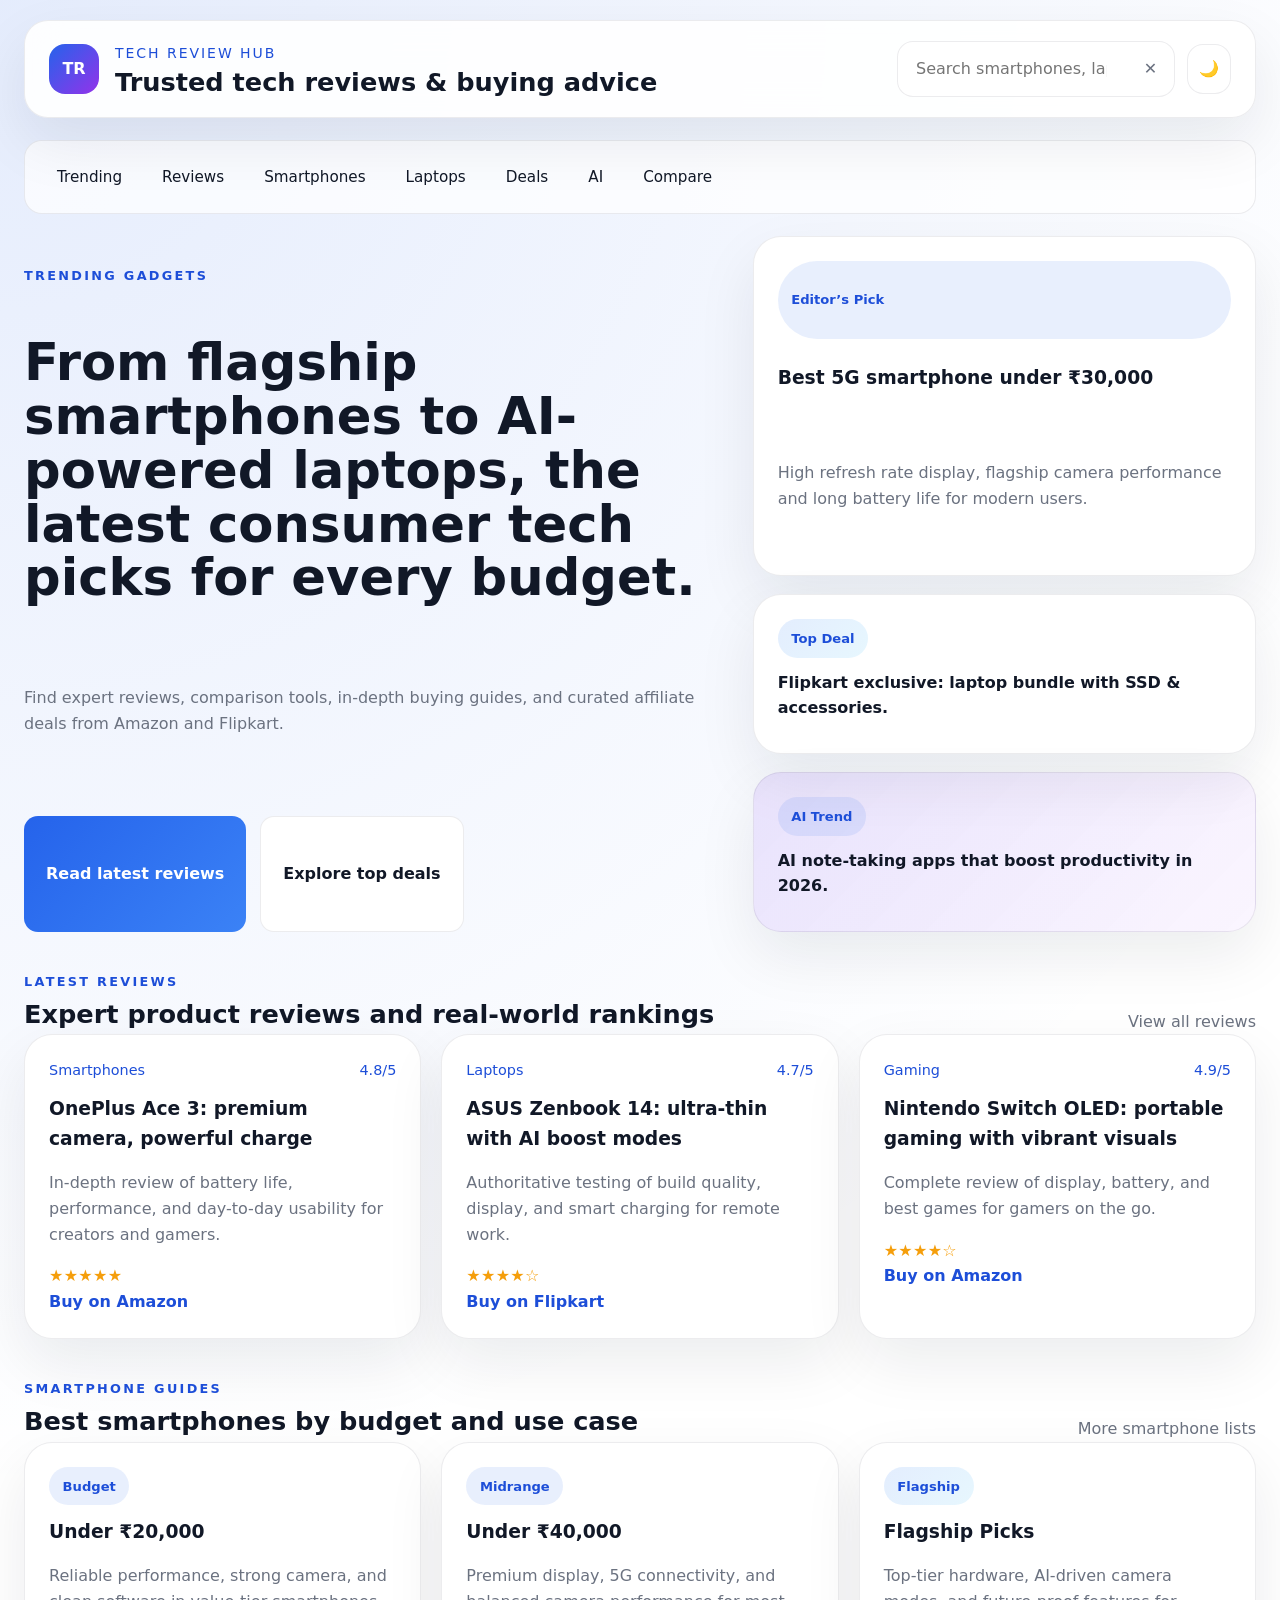
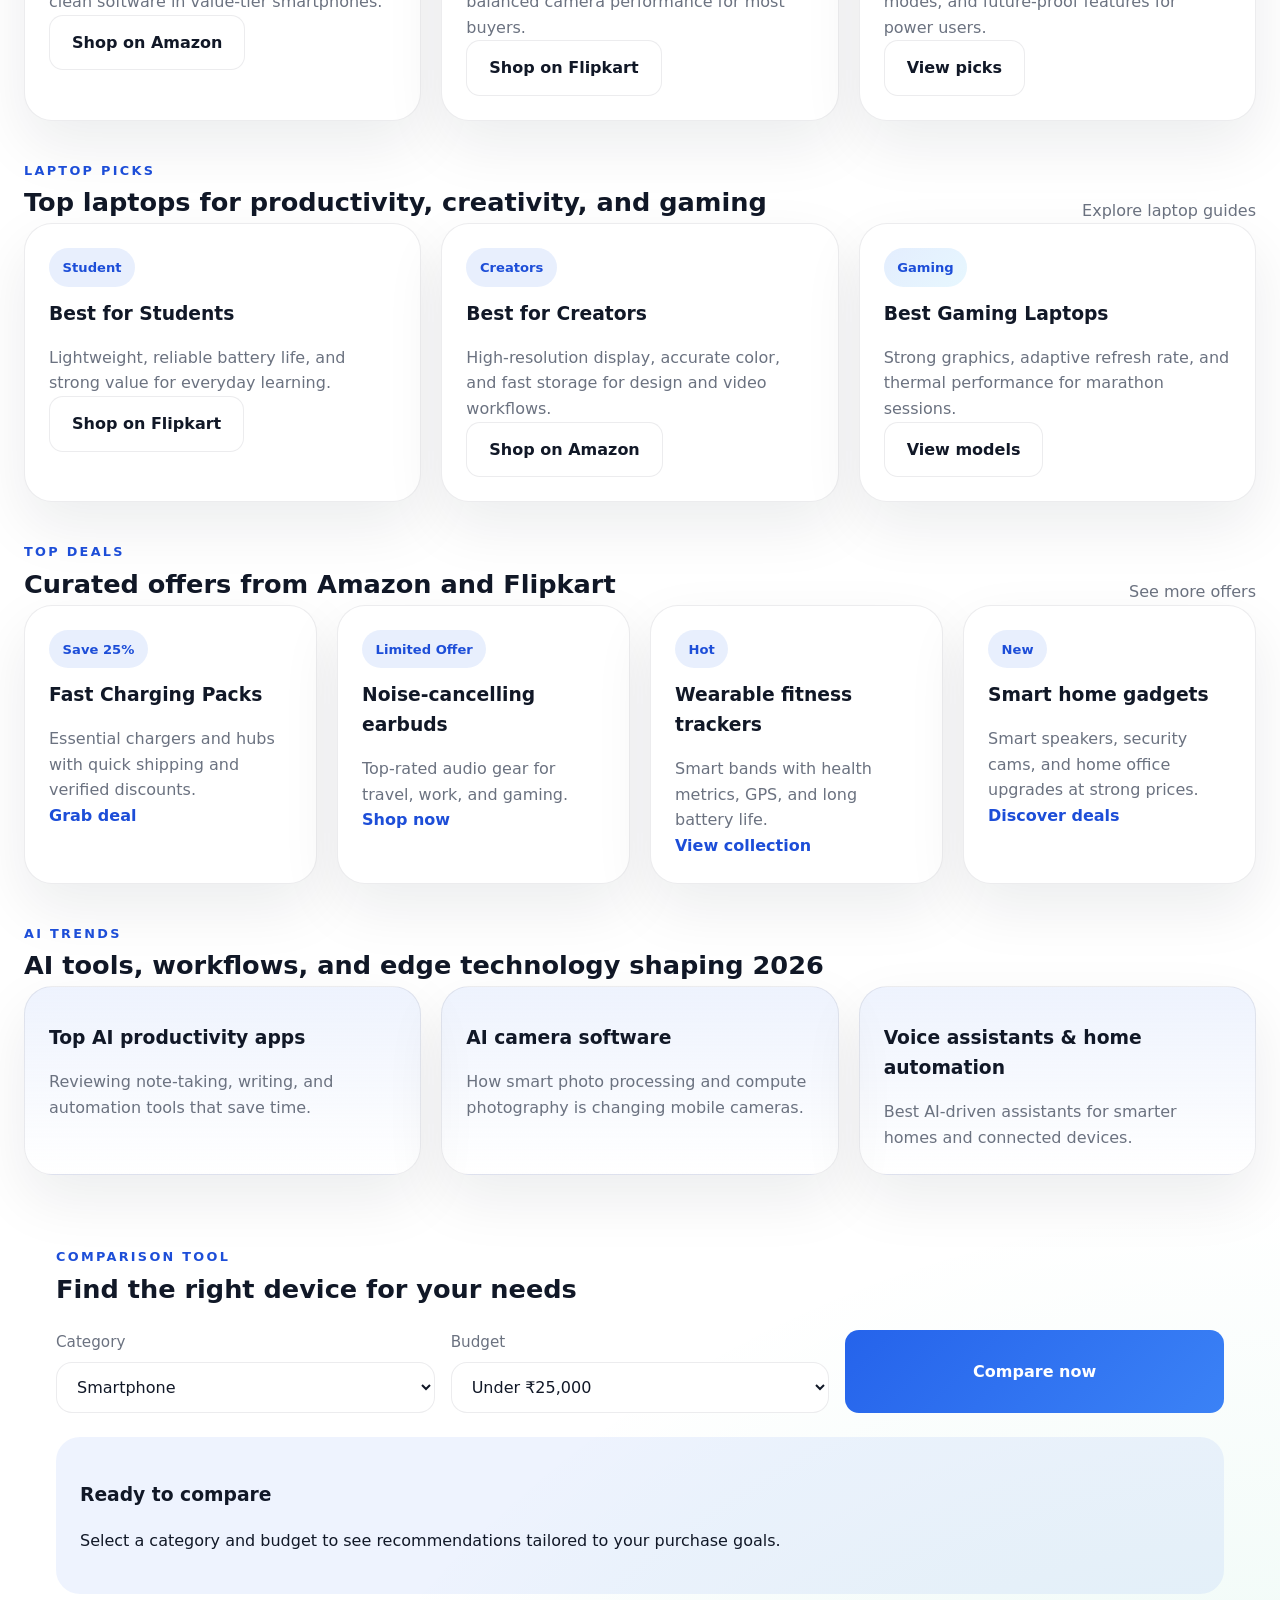
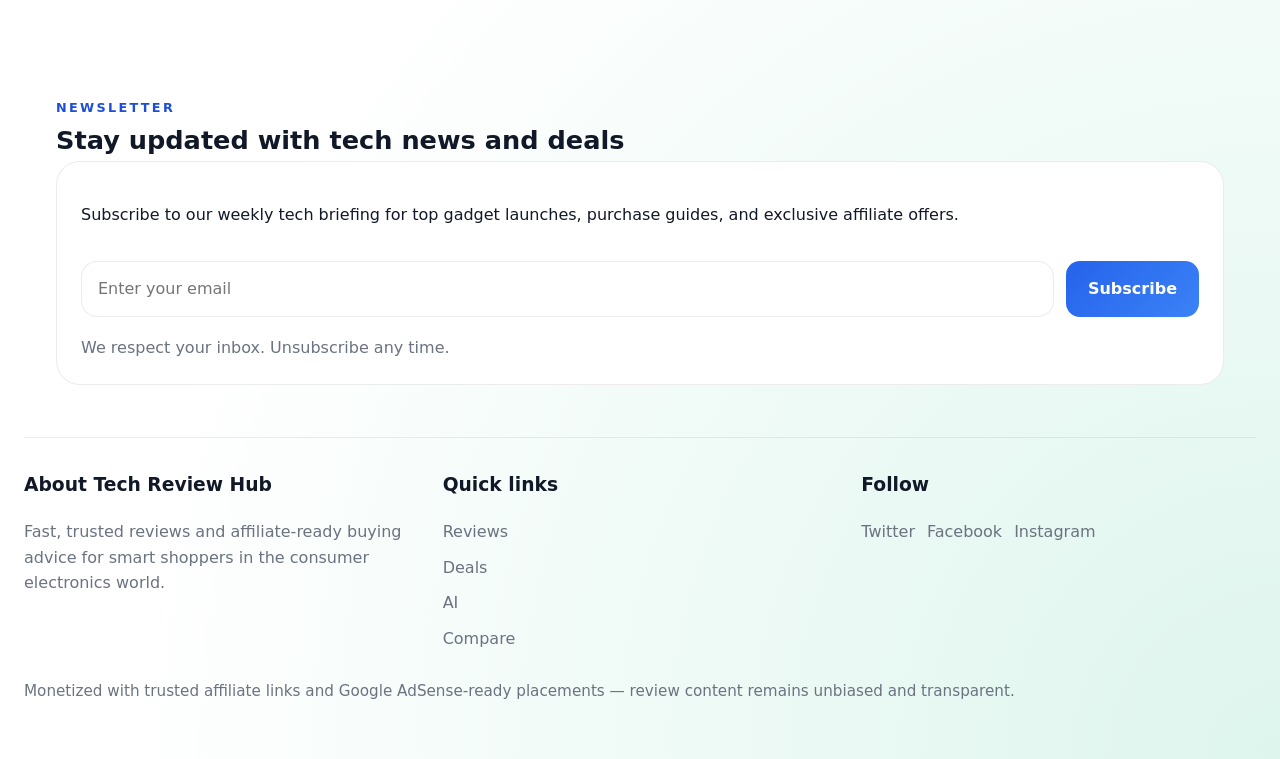
==== index.html @ d6f342d1 "Add initial HTML structure, CSS styles, and JavaScript functionality for the Tech Review Hub" ====
<!DOCTYPE html>
<html lang="en">
<head>
  <meta charset="UTF-8">
  <meta http-equiv="X-UA-Compatible" content="IE=edge">
  <meta name="viewport" content="width=device-width, initial-scale=1.0">
  <title>Tech Review Hub | Smartphones, Laptops, AI & Gadgets Reviews</title>
  <meta name="description" content="Tech Review Hub delivers expert smartphone, laptop, AI tool, gaming device and gadget reviews, comparison guides, top deals, and affiliate-ready purchase advice for modern tech buyers.">
  <meta name="keywords" content="smartphone reviews, laptop buying guide, AI tools, gadgets, gaming devices, consumer electronics, tech deals, comparisons, affiliate marketing">
  <link rel="canonical" href="https://example.com/">
  <meta property="og:type" content="website">
  <meta property="og:title" content="Tech Review Hub | Smartphones, Laptops, AI & Gadgets Reviews">
  <meta property="og:description" content="Trusted tech magazine-style reviews, comparisons, deals, and buying guides for smartphones, laptops, gadgets, and AI tools.">
  <meta property="og:image" content="https://example.com/og-image.jpg">
  <meta property="og:url" content="https://example.com/">
  <meta name="twitter:card" content="summary_large_image">
  <link rel="stylesheet" href="style.css">
  <script defer src="script.js"></script>
  <script type="application/ld+json">
  {
    "@context": "https://schema.org",
    "@graph": [
      {
        "@type": "WebSite",
        "url": "https://example.com/",
        "name": "Tech Review Hub",
        "description": "Expert reviews, comparisons, and buying guides for smartphones, laptops, gaming gear, and AI tools.",
        "potentialAction": {
          "@type": "SearchAction",
          "target": "https://example.com/?s={search_term_string}",
          "query-input": "required name=search_term_string"
        }
      },
      {
        "@type": "Organization",
        "name": "Tech Review Hub",
        "url": "https://example.com/",
        "logo": "https://example.com/images/logo.png",
        "sameAs": [
          "https://twitter.com/techreviewhub",
          "https://facebook.com/techreviewhub",
          "https://www.linkedin.com/company/techreviewhub"
        ]
      },
      {
        "@type": "BreadcrumbList",
        "itemListElement": [
          {"@type": "ListItem", "position": 1, "name": "Home", "item": "https://example.com/"}
        ]
      }
    ]
  }
  </script>
</head>
<body>
  <div class="page-shell">
    <header class="topbar">
      <div class="brand">
        <span class="logo-mark">TR</span>
        <div>
          <p class="eyebrow">Tech Review Hub</p>
          <h1>Trusted tech reviews & buying advice</h1>
        </div>
      </div>
      <div class="topbar-actions">
        <div class="search-wrap">
          <label for="searchInput" class="visually-hidden">Search articles</label>
          <input id="searchInput" type="search" placeholder="Search smartphones, laptops, AI tools..." aria-label="Search articles">
          <button id="searchClear" type="button" aria-label="Clear search">✕</button>
        </div>
        <button id="themeToggle" class="btn-icon" aria-label="Toggle dark mode">🌗</button>
      </div>
    </header>

    <nav class="nav-bar" aria-label="Primary navigation">
      <a href="#trending">Trending</a>
      <a href="#reviews">Reviews</a>
      <a href="#smartphones">Smartphones</a>
      <a href="#laptops">Laptops</a>
      <a href="#deals">Deals</a>
      <a href="#ai-trends">AI</a>
      <a href="#compare">Compare</a>
    </nav>

    <main>
      <section class="hero-panel" id="trending">
        <div class="hero-copy">
          <span class="label">Trending Gadgets</span>
          <h2>From flagship smartphones to AI-powered laptops, the latest consumer tech picks for every budget.</h2>
          <p>Find expert reviews, comparison tools, in-depth buying guides, and curated affiliate deals from Amazon and Flipkart.</p>
          <div class="hero-actions">
            <a href="#reviews" class="btn btn-primary">Read latest reviews</a>
            <a href="#deals" class="btn btn-secondary">Explore top deals</a>
          </div>
        </div>
        <div class="hero-cards">
          <article class="card large-card">
            <span class="badge">Editor’s Pick</span>
            <h3>Best 5G smartphone under ₹30,000</h3>
            <p>High refresh rate display, flagship camera performance and long battery life for modern users.</p>
          </article>
          <article class="card small-card">
            <span class="badge accent">Top Deal</span>
            <h4>Flipkart exclusive: laptop bundle with SSD & accessories.</h4>
          </article>
          <article class="card small-card purple-card">
            <span class="badge">AI Trend</span>
            <h4>AI note-taking apps that boost productivity in 2026.</h4>
          </article>
        </div>
      </section>

      <section class="section-grid" id="reviews">
        <div class="section-header">
          <div>
            <span class="label">Latest Reviews</span>
            <h2>Expert product reviews and real-world rankings</h2>
          </div>
          <a href="#" class="link-muted">View all reviews</a>
        </div>

        <div class="grid-3 cards-grid">
          <article class="card review-card" data-search="oneplus ace 3 smartphone review" aria-label="OnePlus Ace 3 review">
            <div class="card-meta">
              <span>Smartphones</span>
              <span>4.8/5</span>
            </div>
            <h3>OnePlus Ace 3: premium camera, powerful charge</h3>
            <p>In-depth review of battery life, performance, and day-to-day usability for creators and gamers.</p>
            <div class="rating">★★★★★</div>
            <a href="https://www.amazon.in/dp/B0EXAMPLE?tag=techreviewhub" class="btn btn-link" target="_blank" rel="noopener">Buy on Amazon</a>
          </article>
          <article class="card review-card" data-search="asus ultraportable laptop review" aria-label="ASUS ultraportable laptop review">
            <div class="card-meta">
              <span>Laptops</span>
              <span>4.7/5</span>
            </div>
            <h3>ASUS Zenbook 14: ultra-thin with AI boost modes</h3>
            <p>Authoritative testing of build quality, display, and smart charging for remote work.</p>
            <div class="rating">★★★★☆</div>
            <a href="https://www.flipkart.com/asus-zenbook-14/p/itmexample?affid=techreviewhub" class="btn btn-link" target="_blank" rel="noopener">Buy on Flipkart</a>
          </article>
          <article class="card review-card" data-search="nintendo switch oled review" aria-label="Nintendo Switch OLED review">
            <div class="card-meta">
              <span>Gaming</span>
              <span>4.9/5</span>
            </div>
            <h3>Nintendo Switch OLED: portable gaming with vibrant visuals</h3>
            <p>Complete review of display, battery, and best games for gamers on the go.</p>
            <div class="rating">★★★★☆</div>
            <a href="https://www.amazon.in/dp/B0EXAMPLE2?tag=techreviewhub" class="btn btn-link" target="_blank" rel="noopener">Buy on Amazon</a>
          </article>
        </div>
      </section>

      <section class="section-grid" id="smartphones">
        <div class="section-header">
          <div>
            <span class="label">Smartphone Guides</span>
            <h2>Best smartphones by budget and use case</h2>
          </div>
          <a href="#" class="link-muted">More smartphone lists</a>
        </div>
        <div class="grid-3 cards-grid">
          <article class="card product-card" data-search="budget smartphone under 20000 budget phone">
            <span class="badge">Budget</span>
            <h3>Under ₹20,000</h3>
            <p>Reliable performance, strong camera, and clean software in value-tier smartphones.</p>
            <a href="https://www.amazon.in/s?k=budget+smartphone&tag=techreviewhub" class="btn btn-secondary" target="_blank" rel="noopener">Shop on Amazon</a>
          </article>
          <article class="card product-card" data-search="midrange smartphone under 40000">
            <span class="badge">Midrange</span>
            <h3>Under ₹40,000</h3>
            <p>Premium display, 5G connectivity, and balanced camera performance for most buyers.</p>
            <a href="https://www.flipkart.com/search?q=midrange+smartphone&affid=techreviewhub" class="btn btn-secondary" target="_blank" rel="noopener">Shop on Flipkart</a>
          </article>
          <article class="card product-card" data-search="flagship smartphone best smartphone 2026">
            <span class="badge accent">Flagship</span>
            <h3>Flagship Picks</h3>
            <p>Top-tier hardware, AI-driven camera modes, and future-proof features for power users.</p>
            <a href="https://www.amazon.in/s?k=flagship+smartphone&tag=techreviewhub" class="btn btn-secondary" target="_blank" rel="noopener">View picks</a>
          </article>
        </div>
      </section>

      <section class="section-grid" id="laptops">
        <div class="section-header">
          <div>
            <span class="label">Laptop Picks</span>
            <h2>Top laptops for productivity, creativity, and gaming</h2>
          </div>
          <a href="#" class="link-muted">Explore laptop guides</a>
        </div>
        <div class="grid-3 cards-grid">
          <article class="card product-card" data-search="best laptop for students 2026 budget laptop">
            <span class="badge">Student</span>
            <h3>Best for Students</h3>
            <p>Lightweight, reliable battery life, and strong value for everyday learning.</p>
            <a href="https://www.flipkart.com/search?q=student+laptop&affid=techreviewhub" class="btn btn-secondary" target="_blank" rel="noopener">Shop on Flipkart</a>
          </article>
          <article class="card product-card" data-search="best laptop for creators 2026 creative laptop">
            <span class="badge">Creators</span>
            <h3>Best for Creators</h3>
            <p>High-resolution display, accurate color, and fast storage for design and video workflows.</p>
            <a href="https://www.amazon.in/s?k=creator+laptop&tag=techreviewhub" class="btn btn-secondary" target="_blank" rel="noopener">Shop on Amazon</a>
          </article>
          <article class="card product-card" data-search="best gaming laptop 2026 gaming laptop">
            <span class="badge accent">Gaming</span>
            <h3>Best Gaming Laptops</h3>
            <p>Strong graphics, adaptive refresh rate, and thermal performance for marathon sessions.</p>
            <a href="https://www.flipkart.com/search?q=gaming+laptop&affid=techreviewhub" class="btn btn-secondary" target="_blank" rel="noopener">View models</a>
          </article>
        </div>
      </section>

      <section class="section-grid" id="deals">
        <div class="section-header">
          <div>
            <span class="label">Top Deals</span>
            <h2>Curated offers from Amazon and Flipkart</h2>
          </div>
          <a href="#" class="link-muted">See more offers</a>
        </div>
        <div class="grid-4 cards-grid deal-row">
          <article class="card deal-card" data-search="fast charger deal">
            <div class="deal-badge">Save 25%</div>
            <h3>Fast Charging Packs</h3>
            <p>Essential chargers and hubs with quick shipping and verified discounts.</p>
            <a href="https://www.amazon.in/s?k=fast+charger&tag=techreviewhub" class="btn btn-link" target="_blank" rel="noopener">Grab deal</a>
          </article>
          <article class="card deal-card" data-search="wireless audio deal">
            <div class="deal-badge">Limited Offer</div>
            <h3>Noise-cancelling earbuds</h3>
            <p>Top-rated audio gear for travel, work, and gaming.</p>
            <a href="https://www.flipkart.com/search?q=noise+cancelling+earbuds&affid=techreviewhub" class="btn btn-link" target="_blank" rel="noopener">Shop now</a>
          </article>
          <article class="card deal-card" data-search="wearable tech deal">
            <div class="deal-badge">Hot</div>
            <h3>Wearable fitness trackers</h3>
            <p>Smart bands with health metrics, GPS, and long battery life.</p>
            <a href="https://www.amazon.in/s?k=fitness+tracker&tag=techreviewhub" class="btn btn-link" target="_blank" rel="noopener">View collection</a>
          </article>
          <article class="card deal-card" data-search="home tech deal">
            <div class="deal-badge">New</div>
            <h3>Smart home gadgets</h3>
            <p>Smart speakers, security cams, and home office upgrades at strong prices.</p>
            <a href="https://www.flipkart.com/search?q=smart+home&affid=techreviewhub" class="btn btn-link" target="_blank" rel="noopener">Discover deals</a>
          </article>
        </div>
      </section>

      <section class="section-grid" id="ai-trends">
        <div class="section-header">
          <div>
            <span class="label">AI Trends</span>
            <h2>AI tools, workflows, and edge technology shaping 2026</h2>
          </div>
        </div>
        <div class="ai-grid">
          <article class="card ai-card">
            <h3>Top AI productivity apps</h3>
            <p>Reviewing note-taking, writing, and automation tools that save time.</p>
          </article>
          <article class="card ai-card">
            <h3>AI camera software</h3>
            <p>How smart photo processing and compute photography is changing mobile cameras.</p>
          </article>
          <article class="card ai-card">
            <h3>Voice assistants & home automation</h3>
            <p>Best AI-driven assistants for smarter homes and connected devices.</p>
          </article>
        </div>
      </section>

      <section class="section-grid compare-panel" id="compare">
        <div class="section-header">
          <div>
            <span class="label">Comparison Tool</span>
            <h2>Find the right device for your needs</h2>
          </div>
        </div>

        <div class="compare-form">
          <div class="field">
            <label for="compareCategory">Category</label>
            <select id="compareCategory">
              <option value="smartphone">Smartphone</option>
              <option value="laptop">Laptop</option>
              <option value="gaming">Gaming</option>
            </select>
          </div>
          <div class="field">
            <label for="compareBudget">Budget</label>
            <select id="compareBudget">
              <option value="budget">Under ₹25,000</option>
              <option value="midrange">₹25,000 - ₹50,000</option>
              <option value="premium">Above ₹50,000</option>
            </select>
          </div>
          <button id="compareAction" class="btn btn-primary">Compare now</button>
        </div>

        <div id="compareResult" class="compare-result" aria-live="polite">
          <h3>Ready to compare</h3>
          <p>Select a category and budget to see recommendations tailored to your purchase goals.</p>
        </div>
      </section>

      <section class="section-grid newsletter-panel" id="newsletter">
        <div class="section-header">
          <div>
            <span class="label">Newsletter</span>
            <h2>Stay updated with tech news and deals</h2>
          </div>
        </div>
        <div class="newsletter-content">
          <p>Subscribe to our weekly tech briefing for top gadget launches, purchase guides, and exclusive affiliate offers.</p>
          <form id="newsletterForm" class="newsletter-form">
            <label for="newsletterEmail" class="visually-hidden">Email address</label>
            <input id="newsletterEmail" type="email" placeholder="Enter your email" required>
            <button type="submit" class="btn btn-primary">Subscribe</button>
          </form>
          <p class="newsletter-note">We respect your inbox. Unsubscribe any time.</p>
        </div>
      </section>
    </main>

    <footer class="site-footer">
      <div class="footer-grid">
        <div>
          <h3>About Tech Review Hub</h3>
          <p>Fast, trusted reviews and affiliate-ready buying advice for smart shoppers in the consumer electronics world.</p>
        </div>
        <div>
          <h3>Quick links</h3>
          <ul>
            <li><a href="#reviews">Reviews</a></li>
            <li><a href="#deals">Deals</a></li>
            <li><a href="#ai-trends">AI</a></li>
            <li><a href="#compare">Compare</a></li>
          </ul>
        </div>
        <div>
          <h3>Follow</h3>
          <div class="social-links">
            <a href="https://twitter.com/techreviewhub" target="_blank" rel="noopener">Twitter</a>
            <a href="https://facebook.com/techreviewhub" target="_blank" rel="noopener">Facebook</a>
            <a href="https://instagram.com/techreviewhub" target="_blank" rel="noopener">Instagram</a>
          </div>
        </div>
      </div>
      <p class="footer-note">Monetized with trusted affiliate links and Google AdSense-ready placements — review content remains unbiased and transparent.</p>
    </footer>
  </div>
</body>
</html>
---- style.css ----
:root {
  color-scheme: light dark;
  font-family: Inter, system-ui, -apple-system, BlinkMacSystemFont, "Segoe UI", sans-serif;
  font-size: 16px;
  line-height: 1.6;
  color: #111827;
  background: #f7f8fb;
  --bg: #ffffff;
  --panel: #ffffff;
  --text: #111827;
  --muted: #6b7280;
  --border: rgba(17, 24, 39, 0.08);
  --accent: #2563eb;
  --accent-strong: #1d4ed8;
  --accent-soft: rgba(37, 99, 235, 0.1);
  --success: #16a34a;
  --shadow: 0 24px 60px rgba(15, 23, 42, 0.08);
}

body[data-theme="dark"] {
  color: #e5e7eb;
  background: #070b16;
  --bg: #0f172a;
  --panel: #111827;
  --text: #f8fafc;
  --muted: #94a3b8;
  --border: rgba(148, 163, 184, 0.16);
  --accent: #60a5fa;
  --accent-strong: #3b82f6;
  --accent-soft: rgba(96, 165, 250, 0.12);
  --shadow: 0 24px 60px rgba(15, 23, 42, 0.35);
}

* {
  box-sizing: border-box;
}

html {
  scroll-behavior: smooth;
}

body {
  margin: 0;
  min-height: 100vh;
  background: radial-gradient(circle at top left, rgba(37, 99, 235, 0.12), transparent 36%),
    radial-gradient(circle at bottom right, rgba(16, 185, 129, 0.14), transparent 28%),
    var(--bg);
}

button,
input,
select {
  font: inherit;
}

button {
  cursor: pointer;
}

.page-shell {
  max-width: 1320px;
  margin: 0 auto;
  padding: 20px 24px 40px;
}

.visually-hidden {
  position: absolute;
  width: 1px;
  height: 1px;
  padding: 0;
  margin: -1px;
  overflow: hidden;
  clip: rect(0, 0, 0, 0);
  white-space: nowrap;
  border: 0;
}

.topbar {
  display: grid;
  grid-template-columns: 1fr auto;
  gap: 18px;
  align-items: center;
  padding: 20px 24px;
  border-radius: 24px;
  background: rgba(255, 255, 255, 0.9);
  border: 1px solid var(--border);
  box-shadow: var(--shadow);
  backdrop-filter: blur(18px);
}

body[data-theme="dark"] .topbar {
  background: rgba(15, 23, 42, 0.92);
}

.brand {
  display: flex;
  gap: 16px;
  align-items: center;
}

.logo-mark {
  width: 50px;
  height: 50px;
  border-radius: 16px;
  display: grid;
  place-items: center;
  font-weight: 700;
  color: #ffffff;
  background: linear-gradient(135deg, #2563eb, #9333ea);
}

.eyebrow {
  margin: 0;
  font-size: 0.875rem;
  color: var(--accent-strong);
  text-transform: uppercase;
  letter-spacing: 0.14em;
}

.topbar h1 {
  margin: 0.2rem 0 0;
  font-size: clamp(1.5rem, 2vw, 2rem);
  line-height: 1.1;
}

.topbar-actions {
  display: flex;
  gap: 12px;
  align-items: center;
  justify-content: end;
}

.search-wrap {
  position: relative;
  width: min(380px, 100%);
}

.search-wrap input {
  width: 100%;
  padding: 14px 52px 14px 18px;
  border-radius: 16px;
  border: 1px solid var(--border);
  background: var(--panel);
  color: var(--text);
}

.search-wrap button {
  position: absolute;
  right: 12px;
  top: 50%;
  transform: translateY(-50%);
  border: none;
  background: transparent;
  color: var(--muted);
  font-size: 1rem;
}

.btn-icon {
  width: 50px;
  height: 50px;
  border-radius: 16px;
  border: 1px solid var(--border);
  background: var(--panel);
  color: var(--text);
  display: grid;
  place-items: center;
}

.nav-bar {
  display: flex;
  flex-wrap: wrap;
  gap: 12px;
  margin: 22px 0;
  padding: 14px 18px;
  border-radius: 18px;
  background: rgba(255, 255, 255, 0.72);
  border: 1px solid var(--border);
}

body[data-theme="dark"] .nav-bar {
  background: rgba(15, 23, 42, 0.88);
}

.nav-bar a {
  color: var(--text);
  text-decoration: none;
  font-size: 0.95rem;
  padding: 10px 14px;
  border-radius: 12px;
}

.nav-bar a:hover,
.nav-bar a:focus-visible {
  background: var(--accent-soft);
  color: var(--accent-strong);
}

main {
  display: grid;
  gap: 36px;
}

.hero-panel {
  display: grid;
  gap: 24px;
  grid-template-columns: 1.2fr 0.8fr;
  align-items: stretch;
}

.hero-copy {
  display: grid;
  gap: 20px;
}

.hero-copy .label,
.section-header .label {
  display: inline-flex;
  align-items: center;
  font-size: 0.8rem;
  text-transform: uppercase;
  letter-spacing: 0.18em;
  font-weight: 700;
  color: var(--accent-strong);
}

.hero-panel h2 {
  margin: 0;
  font-size: clamp(2rem, 4vw, 3.2rem);
  line-height: 1.05;
}

.hero-panel p {
  margin: 0;
  max-width: 44rem;
  color: var(--muted);
}

.hero-actions {
  display: flex;
  flex-wrap: wrap;
  gap: 14px;
}

.btn {
  display: inline-flex;
  align-items: center;
  justify-content: center;
  border: none;
  border-radius: 14px;
  padding: 14px 22px;
  font-weight: 700;
  text-decoration: none;
}

.btn-primary {
  color: #fff;
  background: linear-gradient(135deg, #2563eb, #3b82f6);
}

.btn-secondary {
  color: var(--text);
  background: var(--panel);
  border: 1px solid var(--border);
}

.btn-link {
  color: var(--accent-strong);
  background: transparent;
  padding: 0;
}

.hero-cards {
  display: grid;
  gap: 18px;
  align-content: start;
}

.card {
  padding: 24px;
  border-radius: 28px;
  background: var(--panel);
  border: 1px solid var(--border);
  box-shadow: var(--shadow);
}

.large-card {
  min-height: 340px;
  display: grid;
  gap: 12px;
}

.small-card {
  min-height: 160px;
}

.purple-card {
  background: linear-gradient(135deg, rgba(124, 58, 237, 0.12), rgba(192, 132, 252, 0.08));
}

.card h3,
.card h4 {
  margin: 0.75rem 0 0;
}

.card p {
  margin: 1rem 0 0;
  color: var(--muted);
}

.badge,
.deal-badge {
  display: inline-flex;
  align-items: center;
  gap: 0.3rem;
  padding: 0.55rem 0.85rem;
  border-radius: 999px;
  font-size: 0.82rem;
  font-weight: 700;
  background: var(--accent-soft);
  color: var(--accent-strong);
}

.accent {
  background: linear-gradient(135deg, rgba(59, 130, 246, 0.14), rgba(56, 189, 248, 0.12));
}

.section-header {
  display: flex;
  align-items: flex-end;
  justify-content: space-between;
  gap: 20px;
}

.section-header h2 {
  margin: 0;
  font-size: clamp(1.5rem, 2vw, 2rem);
}

.link-muted {
  color: var(--muted);
  text-decoration: none;
}

.link-muted:hover,
.link-muted:focus-visible {
  color: var(--accent-strong);
}

.cards-grid {
  display: grid;
  gap: 20px;
}

.grid-3 {
  grid-template-columns: repeat(1, minmax(0, 1fr));
}

.grid-4 {
  grid-template-columns: repeat(1, minmax(0, 1fr));
}

.deal-row {
  align-items: stretch;
}

.card-meta {
  display: flex;
  justify-content: space-between;
  gap: 12px;
  color: var(--accent-strong);
  font-size: 0.9rem;
}

.rating {
  margin: 16px 0 0;
  font-size: 1rem;
  letter-spacing: 0.02em;
  color: #f59e0b;
}

.ai-grid {
  display: grid;
  gap: 20px;
  grid-template-columns: repeat(3, minmax(0, 1fr));
}

.ai-card {
  background: linear-gradient(180deg, rgba(37, 99, 235, 0.08), rgba(255, 255, 255, 0.3));
}

.compare-panel,
.newsletter-panel {
  padding: 32px;
}

.compare-form {
  display: grid;
  gap: 16px;
  grid-template-columns: repeat(3, minmax(0, 1fr));
  margin-top: 20px;
}

.field {
  display: grid;
  gap: 8px;
}

.field label {
  font-size: 0.95rem;
  color: var(--muted);
}

select,
input[type="email"] {
  width: 100%;
  padding: 14px 16px;
  border-radius: 16px;
  border: 1px solid var(--border);
  background: var(--panel);
  color: var(--text);
}

.compare-result {
  margin-top: 24px;
  padding: 24px;
  border-radius: 24px;
  background: rgba(37, 99, 235, 0.08);
}

.newsletter-content {
  display: grid;
  gap: 18px;
  padding: 24px;
  border-radius: 24px;
  background: var(--panel);
  border: 1px solid var(--border);
}

.newsletter-form {
  display: grid;
  gap: 12px;
  grid-template-columns: 1fr auto;
}

.newsletter-note {
  margin: 0;
  color: var(--muted);
}

.site-footer {
  margin-top: 20px;
  padding-top: 32px;
  border-top: 1px solid var(--border);
  color: var(--muted);
}

.footer-grid {
  display: grid;
  gap: 24px;
  grid-template-columns: repeat(3, minmax(0, 1fr));
}

.site-footer h3 {
  margin-top: 0;
  color: var(--text);
}

.site-footer ul {
  list-style: none;
  padding: 0;
  margin: 0;
  display: grid;
  gap: 10px;
}

.site-footer a {
  color: var(--muted);
  text-decoration: none;
}

.site-footer a:hover,
.site-footer a:focus-visible {
  color: var(--accent-strong);
}

.social-links {
  display: flex;
  gap: 12px;
  flex-wrap: wrap;
}

.footer-note {
  margin-top: 28px;
  font-size: 0.95rem;
}

@media (min-width: 720px) {
  .grid-3 {
    grid-template-columns: repeat(3, minmax(0, 1fr));
  }
  .grid-4 {
    grid-template-columns: repeat(4, minmax(0, 1fr));
  }
  .hero-panel {
    grid-template-columns: 1.4fr 1fr;
  }
  .compare-form {
    grid-template-columns: repeat(3, minmax(220px, 1fr));
  }
}

@media (max-width: 720px) {
  .topbar,
  .hero-panel,
  .nav-bar,
  .compare-form {
    grid-template-columns: 1fr;
  }
  .topbar {
    padding: 18px;
  }
  .nav-bar {
    justify-content: flex-start;
  }
}

@media (max-width: 520px) {
  .page-shell {
    padding: 16px;
  }
  .hero-panel h2 {
    font-size: 2rem;
  }
  .newsletter-form {
    grid-template-columns: 1fr;
  }
}
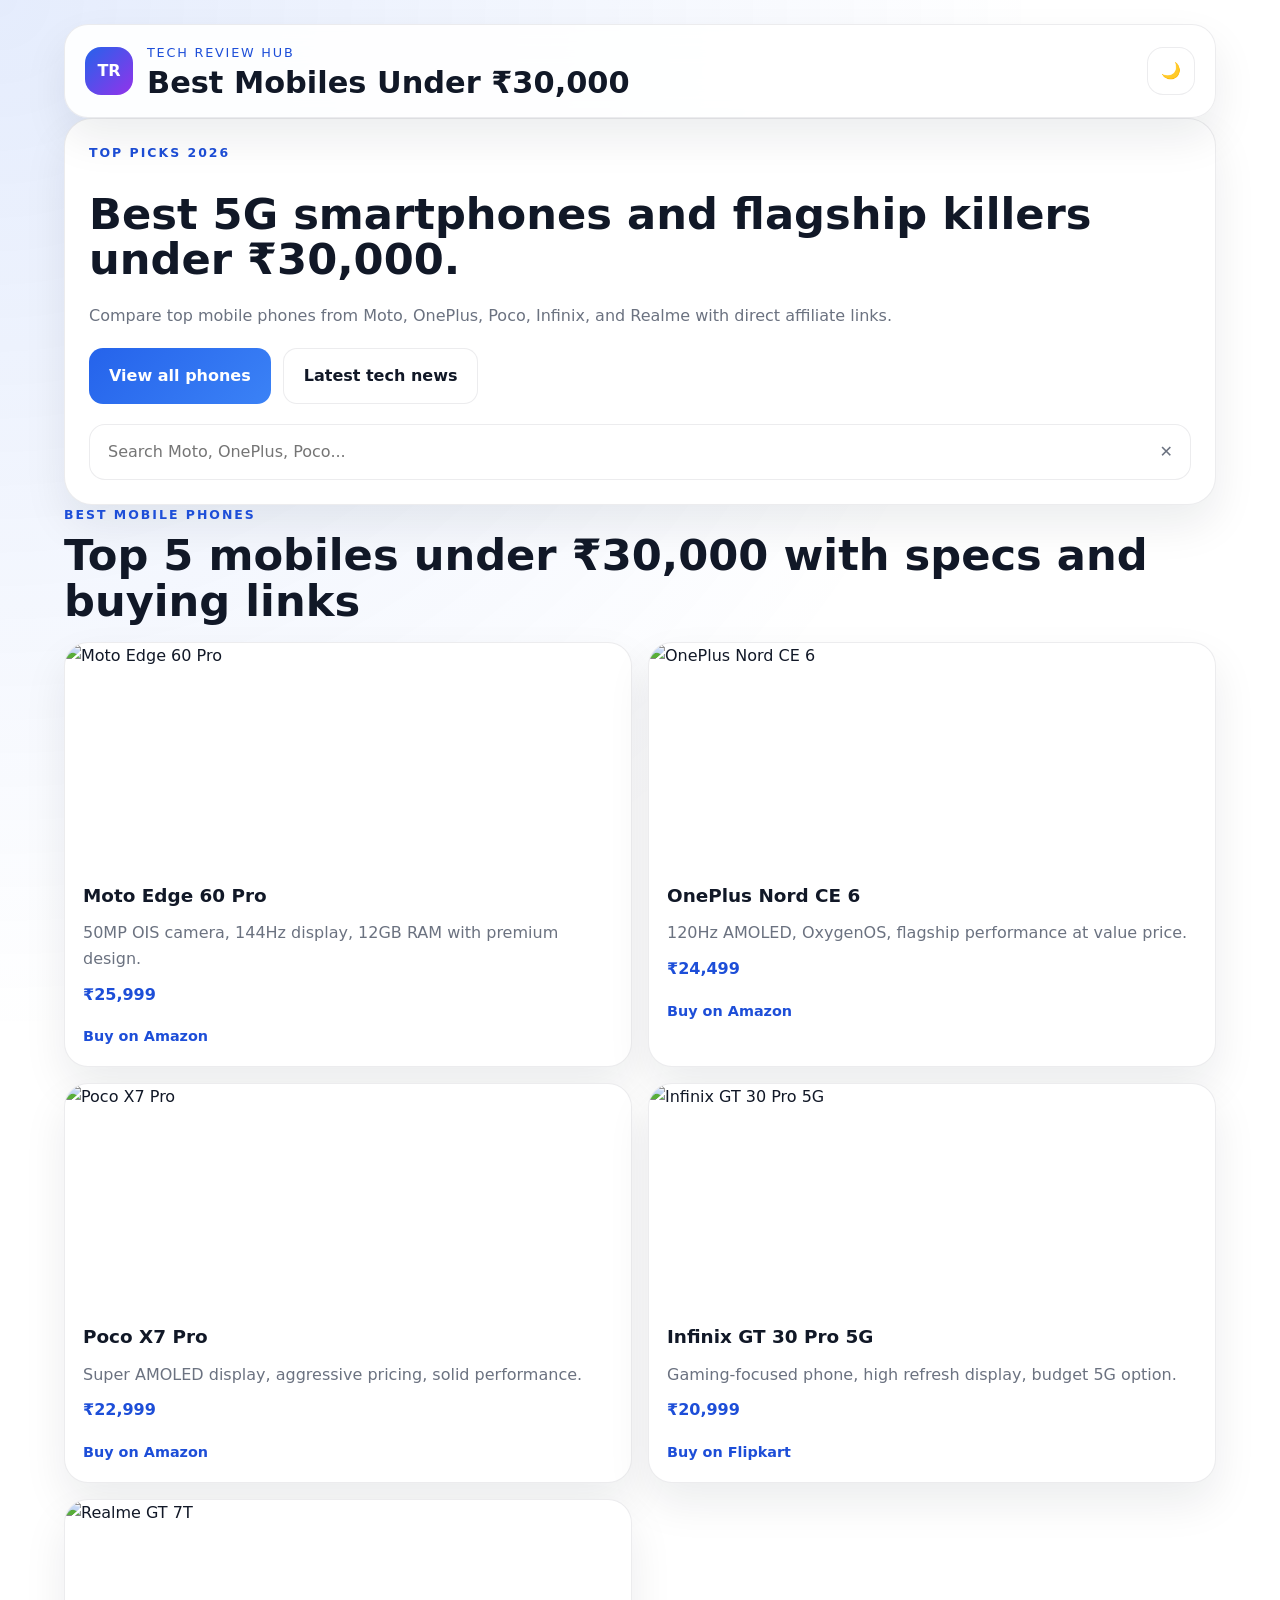
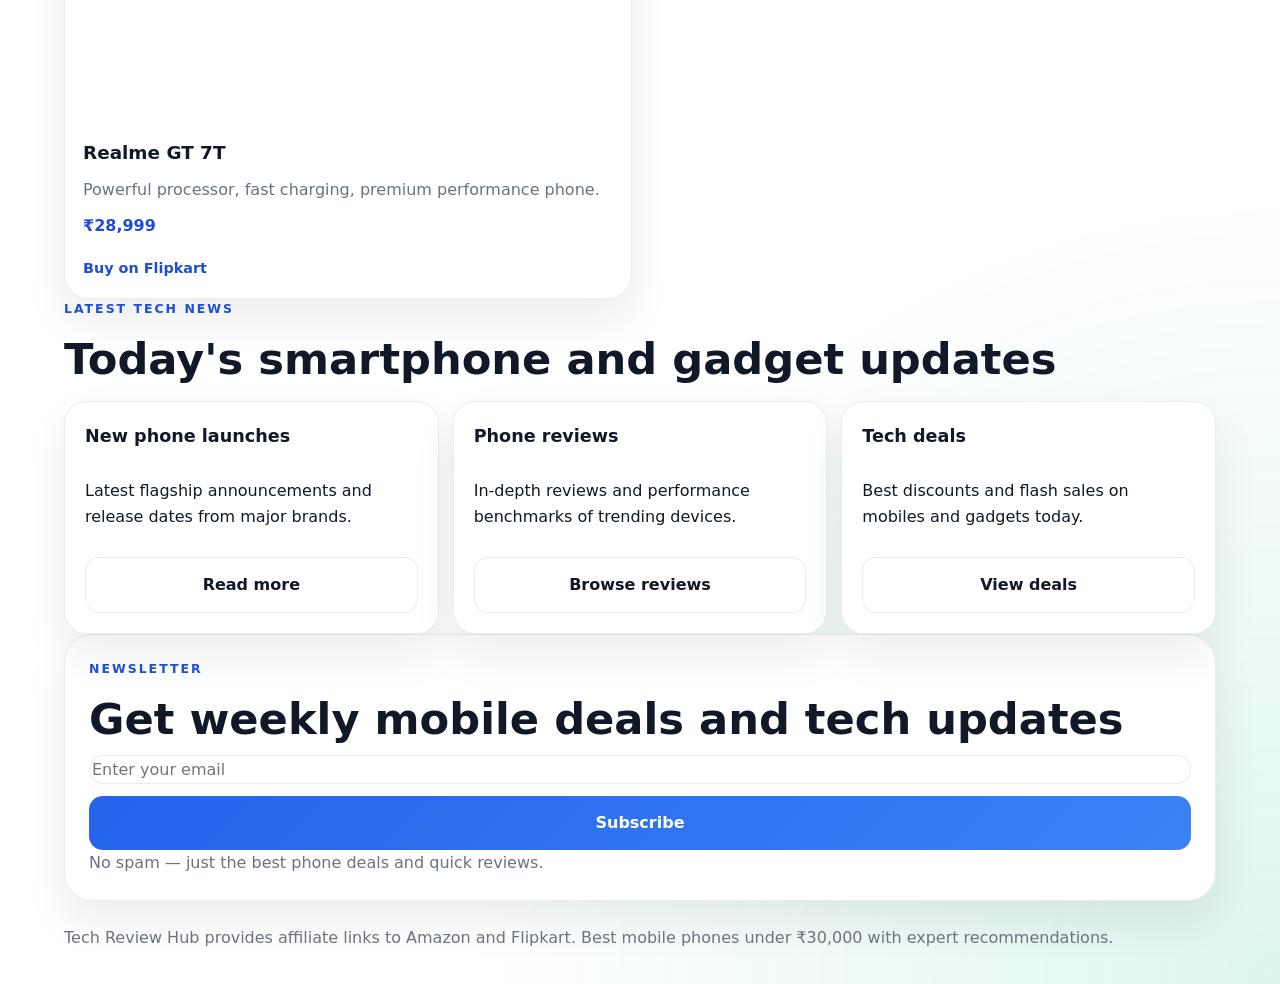
==== commit d8660442: "New Code added" ====
--- a/index.html
+++ b/index.html
@@ -1,19 +1,15 @@
-<!DOCTYPE html>
+﻿<!DOCTYPE html>
 <html lang="en">
 <head>
   <meta charset="UTF-8">
   <meta http-equiv="X-UA-Compatible" content="IE=edge">
   <meta name="viewport" content="width=device-width, initial-scale=1.0">
-  <title>Tech Review Hub | Smartphones, Laptops, AI & Gadgets Reviews</title>
-  <meta name="description" content="Tech Review Hub delivers expert smartphone, laptop, AI tool, gaming device and gadget reviews, comparison guides, top deals, and affiliate-ready purchase advice for modern tech buyers.">
-  <meta name="keywords" content="smartphone reviews, laptop buying guide, AI tools, gadgets, gaming devices, consumer electronics, tech deals, comparisons, affiliate marketing">
-  <link rel="canonical" href="https://example.com/">
+  <title>Best Mobiles Under 30000 | Tech Review Hub</title>
+  <meta name="description" content="Best mobile phones under 30000. Compare Moto Edge 60 Pro, OnePlus Nord CE 6, Poco X7 Pro, Infinix GT 30 Pro 5G, and Realme GT 7T with affiliate links.">
+  <meta name="keywords" content="mobiles under 30000, best smartphones, moto edge, oneplus, poco, infinix, realme, tech deals">
   <meta property="og:type" content="website">
-  <meta property="og:title" content="Tech Review Hub | Smartphones, Laptops, AI & Gadgets Reviews">
-  <meta property="og:description" content="Trusted tech magazine-style reviews, comparisons, deals, and buying guides for smartphones, laptops, gadgets, and AI tools.">
-  <meta property="og:image" content="https://example.com/og-image.jpg">
-  <meta property="og:url" content="https://example.com/">
-  <meta name="twitter:card" content="summary_large_image">
+  <meta property="og:title" content="Best Mobiles Under 30000 | Tech Review Hub">
+  <meta property="og:description" content="Top 5 mobile phones under 30000 with direct Amazon and Flipkart affiliate links.">
   <link rel="stylesheet" href="style.css">
   <script defer src="script.js"></script>
   <script type="application/ld+json">
@@ -24,29 +20,12 @@
         "@type": "WebSite",
         "url": "https://example.com/",
         "name": "Tech Review Hub",
-        "description": "Expert reviews, comparisons, and buying guides for smartphones, laptops, gaming gear, and AI tools.",
+        "description": "Best mobile phones under 30000 with affiliate links and tech news.",
         "potentialAction": {
           "@type": "SearchAction",
           "target": "https://example.com/?s={search_term_string}",
           "query-input": "required name=search_term_string"
         }
-      },
-      {
-        "@type": "Organization",
-        "name": "Tech Review Hub",
-        "url": "https://example.com/",
-        "logo": "https://example.com/images/logo.png",
-        "sameAs": [
-          "https://twitter.com/techreviewhub",
-          "https://facebook.com/techreviewhub",
-          "https://www.linkedin.com/company/techreviewhub"
-        ]
-      },
-      {
-        "@type": "BreadcrumbList",
-        "itemListElement": [
-          {"@type": "ListItem", "position": 1, "name": "Home", "item": "https://example.com/"}
-        ]
       }
     ]
   }
@@ -59,297 +38,139 @@
         <span class="logo-mark">TR</span>
         <div>
           <p class="eyebrow">Tech Review Hub</p>
-          <h1>Trusted tech reviews & buying advice</h1>
+          <h1>Best Mobiles Under ₹30,000</h1>
         </div>
       </div>
-      <div class="topbar-actions">
-        <div class="search-wrap">
-          <label for="searchInput" class="visually-hidden">Search articles</label>
-          <input id="searchInput" type="search" placeholder="Search smartphones, laptops, AI tools..." aria-label="Search articles">
-          <button id="searchClear" type="button" aria-label="Clear search">✕</button>
-        </div>
-        <button id="themeToggle" class="btn-icon" aria-label="Toggle dark mode">🌗</button>
-      </div>
+      <button id="themeToggle" class="btn-icon" aria-label="Toggle dark mode">🌗</button>
     </header>
 
-    <nav class="nav-bar" aria-label="Primary navigation">
-      <a href="#trending">Trending</a>
-      <a href="#reviews">Reviews</a>
-      <a href="#smartphones">Smartphones</a>
-      <a href="#laptops">Laptops</a>
-      <a href="#deals">Deals</a>
-      <a href="#ai-trends">AI</a>
-      <a href="#compare">Compare</a>
-    </nav>
+    <section class="hero-panel">
+      <p class="section-label">Top picks 2026</p>
+      <h2>Best 5G smartphones and flagship killers under ₹30,000.</h2>
+      <p class="hero-text">Compare top mobile phones from Moto, OnePlus, Poco, Infinix, and Realme with direct affiliate links.</p>
+      <div class="hero-actions">
+        <a href="#mobile-products" class="btn btn-primary">View all phones</a>
+        <a href="#tech-news" class="btn btn-secondary">Latest tech news</a>
+      </div>
+      <div class="search-wrap simple-search">
+        <label for="searchInput" class="visually-hidden">Search phones</label>
+        <input id="searchInput" type="search" placeholder="Search Moto, OnePlus, Poco..." aria-label="Search phones">
+        <button id="searchClear" type="button" aria-label="Clear search">✕</button>
+      </div>
+    </section>
 
     <main>
-      <section class="hero-panel" id="trending">
-        <div class="hero-copy">
-          <span class="label">Trending Gadgets</span>
-          <h2>From flagship smartphones to AI-powered laptops, the latest consumer tech picks for every budget.</h2>
-          <p>Find expert reviews, comparison tools, in-depth buying guides, and curated affiliate deals from Amazon and Flipkart.</p>
-          <div class="hero-actions">
-            <a href="#reviews" class="btn btn-primary">Read latest reviews</a>
-            <a href="#deals" class="btn btn-secondary">Explore top deals</a>
+      <section class="section-grid" id="mobile-products">
+        <div class="section-header">
+          <div>
+            <p class="section-label">Best mobile phones</p>
+            <h2>Top 5 mobiles under ₹30,000 with specs and buying links</h2>
           </div>
         </div>
-        <div class="hero-cards">
-          <article class="card large-card">
-            <span class="badge">Editor’s Pick</span>
-            <h3>Best 5G smartphone under ₹30,000</h3>
-            <p>High refresh rate display, flagship camera performance and long battery life for modern users.</p>
+
+        <div class="product-grid">
+          <article class="product-card" data-search="moto edge 60 pro" aria-label="Moto Edge 60 Pro">
+            <a href="https://amzn.to/4vzOFJf" target="_blank" rel="noopener">
+              <img src="https://via.placeholder.com/800x560?text=Moto+Edge+60+Pro" alt="Moto Edge 60 Pro" loading="lazy">
+              <div class="product-copy">
+                <h3>Moto Edge 60 Pro</h3>
+                <p>50MP OIS camera, 144Hz display, 12GB RAM with premium design.</p>
+                <span class="price">₹25,999</span>
+                <span class="btn-link-text">Buy on Amazon</span>
+              </div>
+            </a>
           </article>
-          <article class="card small-card">
-            <span class="badge accent">Top Deal</span>
-            <h4>Flipkart exclusive: laptop bundle with SSD & accessories.</h4>
+
+          <article class="product-card" data-search="oneplus nord ce 6" aria-label="OnePlus Nord CE 6">
+            <a href="https://amzn.to/4ed9H9r" target="_blank" rel="noopener">
+              <img src="https://via.placeholder.com/800x560?text=OnePlus+Nord+CE+6" alt="OnePlus Nord CE 6" loading="lazy">
+              <div class="product-copy">
+                <h3>OnePlus Nord CE 6</h3>
+                <p>120Hz AMOLED, OxygenOS, flagship performance at value price.</p>
+                <span class="price">₹24,499</span>
+                <span class="btn-link-text">Buy on Amazon</span>
+              </div>
+            </a>
           </article>
-          <article class="card small-card purple-card">
-            <span class="badge">AI Trend</span>
-            <h4>AI note-taking apps that boost productivity in 2026.</h4>
+
+          <article class="product-card" data-search="poco x7 pro" aria-label="Poco X7 Pro">
+            <a href="https://amzn.to/4eswH5C" target="_blank" rel="noopener">
+              <img src="https://via.placeholder.com/800x560?text=Poco+X7+Pro" alt="Poco X7 Pro" loading="lazy">
+              <div class="product-copy">
+                <h3>Poco X7 Pro</h3>
+                <p>Super AMOLED display, aggressive pricing, solid performance.</p>
+                <span class="price">₹22,999</span>
+                <span class="btn-link-text">Buy on Amazon</span>
+              </div>
+            </a>
+          </article>
+
+          <article class="product-card" data-search="infinix gt 30 pro 5g" aria-label="Infinix GT 30 Pro 5G">
+            <a href="https://fktr.in/fg1o8uW" target="_blank" rel="noopener">
+              <img src="https://via.placeholder.com/800x560?text=Infinix+GT+30+Pro+5G" alt="Infinix GT 30 Pro 5G" loading="lazy">
+              <div class="product-copy">
+                <h3>Infinix GT 30 Pro 5G</h3>
+                <p>Gaming-focused phone, high refresh display, budget 5G option.</p>
+                <span class="price">₹20,999</span>
+                <span class="btn-link-text">Buy on Flipkart</span>
+              </div>
+            </a>
+          </article>
+
+          <article class="product-card" data-search="realme gt 7t" aria-label="Realme GT 7T">
+            <a href="https://fktr.in/vXNhwv0" target="_blank" rel="noopener">
+              <img src="https://via.placeholder.com/800x560?text=Realme+GT+7T" alt="Realme GT 7T" loading="lazy">
+              <div class="product-copy">
+                <h3>Realme GT 7T</h3>
+                <p>Powerful processor, fast charging, premium performance phone.</p>
+                <span class="price">₹28,999</span>
+                <span class="btn-link-text">Buy on Flipkart</span>
+              </div>
+            </a>
           </article>
         </div>
       </section>
 
-      <section class="section-grid" id="reviews">
-        <div class="section-header">
-          <div>
-            <span class="label">Latest Reviews</span>
-            <h2>Expert product reviews and real-world rankings</h2>
+      <section class="section-grid" id="tech-news">
+        <div class="section-header simple-header">
+          <p class="section-label">Latest tech news</p>
+          <h2>Today's smartphone and gadget updates</h2>
+        </div>
+        <div class="news-grid">
+          <div class="news-card">
+            <h3>New phone launches</h3>
+            <p>Latest flagship announcements and release dates from major brands.</p>
+            <a href="https://news.google.com/search?q=new+smartphone+launches" target="_blank" rel="noopener" class="btn btn-secondary">Read more</a>
           </div>
-          <a href="#" class="link-muted">View all reviews</a>
-        </div>
-
-        <div class="grid-3 cards-grid">
-          <article class="card review-card" data-search="oneplus ace 3 smartphone review" aria-label="OnePlus Ace 3 review">
-            <div class="card-meta">
-              <span>Smartphones</span>
-              <span>4.8/5</span>
-            </div>
-            <h3>OnePlus Ace 3: premium camera, powerful charge</h3>
-            <p>In-depth review of battery life, performance, and day-to-day usability for creators and gamers.</p>
-            <div class="rating">★★★★★</div>
-            <a href="https://www.amazon.in/dp/B0EXAMPLE?tag=techreviewhub" class="btn btn-link" target="_blank" rel="noopener">Buy on Amazon</a>
-          </article>
-          <article class="card review-card" data-search="asus ultraportable laptop review" aria-label="ASUS ultraportable laptop review">
-            <div class="card-meta">
-              <span>Laptops</span>
-              <span>4.7/5</span>
-            </div>
-            <h3>ASUS Zenbook 14: ultra-thin with AI boost modes</h3>
-            <p>Authoritative testing of build quality, display, and smart charging for remote work.</p>
-            <div class="rating">★★★★☆</div>
-            <a href="https://www.flipkart.com/asus-zenbook-14/p/itmexample?affid=techreviewhub" class="btn btn-link" target="_blank" rel="noopener">Buy on Flipkart</a>
-          </article>
-          <article class="card review-card" data-search="nintendo switch oled review" aria-label="Nintendo Switch OLED review">
-            <div class="card-meta">
-              <span>Gaming</span>
-              <span>4.9/5</span>
-            </div>
-            <h3>Nintendo Switch OLED: portable gaming with vibrant visuals</h3>
-            <p>Complete review of display, battery, and best games for gamers on the go.</p>
-            <div class="rating">★★★★☆</div>
-            <a href="https://www.amazon.in/dp/B0EXAMPLE2?tag=techreviewhub" class="btn btn-link" target="_blank" rel="noopener">Buy on Amazon</a>
-          </article>
+          <div class="news-card">
+            <h3>Phone reviews</h3>
+            <p>In-depth reviews and performance benchmarks of trending devices.</p>
+            <a href="https://www.gsmarena.com/news.php3" target="_blank" rel="noopener" class="btn btn-secondary">Browse reviews</a>
+          </div>
+          <div class="news-card">
+            <h3>Tech deals</h3>
+            <p>Best discounts and flash sales on mobiles and gadgets today.</p>
+            <a href="https://news.google.com/search?q=tech+deals+today" target="_blank" rel="noopener" class="btn btn-secondary">View deals</a>
+          </div>
         </div>
       </section>
 
-      <section class="section-grid" id="smartphones">
-        <div class="section-header">
-          <div>
-            <span class="label">Smartphone Guides</span>
-            <h2>Best smartphones by budget and use case</h2>
-          </div>
-          <a href="#" class="link-muted">More smartphone lists</a>
+      <section class="newsletter-panel" id="newsletter">
+        <div class="section-header simple-header">
+          <p class="section-label">Newsletter</p>
+          <h2>Get weekly mobile deals and tech updates</h2>
         </div>
-        <div class="grid-3 cards-grid">
-          <article class="card product-card" data-search="budget smartphone under 20000 budget phone">
-            <span class="badge">Budget</span>
-            <h3>Under ₹20,000</h3>
-            <p>Reliable performance, strong camera, and clean software in value-tier smartphones.</p>
-            <a href="https://www.amazon.in/s?k=budget+smartphone&tag=techreviewhub" class="btn btn-secondary" target="_blank" rel="noopener">Shop on Amazon</a>
-          </article>
-          <article class="card product-card" data-search="midrange smartphone under 40000">
-            <span class="badge">Midrange</span>
-            <h3>Under ₹40,000</h3>
-            <p>Premium display, 5G connectivity, and balanced camera performance for most buyers.</p>
-            <a href="https://www.flipkart.com/search?q=midrange+smartphone&affid=techreviewhub" class="btn btn-secondary" target="_blank" rel="noopener">Shop on Flipkart</a>
-          </article>
-          <article class="card product-card" data-search="flagship smartphone best smartphone 2026">
-            <span class="badge accent">Flagship</span>
-            <h3>Flagship Picks</h3>
-            <p>Top-tier hardware, AI-driven camera modes, and future-proof features for power users.</p>
-            <a href="https://www.amazon.in/s?k=flagship+smartphone&tag=techreviewhub" class="btn btn-secondary" target="_blank" rel="noopener">View picks</a>
-          </article>
-        </div>
-      </section>
-
-      <section class="section-grid" id="laptops">
-        <div class="section-header">
-          <div>
-            <span class="label">Laptop Picks</span>
-            <h2>Top laptops for productivity, creativity, and gaming</h2>
-          </div>
-          <a href="#" class="link-muted">Explore laptop guides</a>
-        </div>
-        <div class="grid-3 cards-grid">
-          <article class="card product-card" data-search="best laptop for students 2026 budget laptop">
-            <span class="badge">Student</span>
-            <h3>Best for Students</h3>
-            <p>Lightweight, reliable battery life, and strong value for everyday learning.</p>
-            <a href="https://www.flipkart.com/search?q=student+laptop&affid=techreviewhub" class="btn btn-secondary" target="_blank" rel="noopener">Shop on Flipkart</a>
-          </article>
-          <article class="card product-card" data-search="best laptop for creators 2026 creative laptop">
-            <span class="badge">Creators</span>
-            <h3>Best for Creators</h3>
-            <p>High-resolution display, accurate color, and fast storage for design and video workflows.</p>
-            <a href="https://www.amazon.in/s?k=creator+laptop&tag=techreviewhub" class="btn btn-secondary" target="_blank" rel="noopener">Shop on Amazon</a>
-          </article>
-          <article class="card product-card" data-search="best gaming laptop 2026 gaming laptop">
-            <span class="badge accent">Gaming</span>
-            <h3>Best Gaming Laptops</h3>
-            <p>Strong graphics, adaptive refresh rate, and thermal performance for marathon sessions.</p>
-            <a href="https://www.flipkart.com/search?q=gaming+laptop&affid=techreviewhub" class="btn btn-secondary" target="_blank" rel="noopener">View models</a>
-          </article>
-        </div>
-      </section>
-
-      <section class="section-grid" id="deals">
-        <div class="section-header">
-          <div>
-            <span class="label">Top Deals</span>
-            <h2>Curated offers from Amazon and Flipkart</h2>
-          </div>
-          <a href="#" class="link-muted">See more offers</a>
-        </div>
-        <div class="grid-4 cards-grid deal-row">
-          <article class="card deal-card" data-search="fast charger deal">
-            <div class="deal-badge">Save 25%</div>
-            <h3>Fast Charging Packs</h3>
-            <p>Essential chargers and hubs with quick shipping and verified discounts.</p>
-            <a href="https://www.amazon.in/s?k=fast+charger&tag=techreviewhub" class="btn btn-link" target="_blank" rel="noopener">Grab deal</a>
-          </article>
-          <article class="card deal-card" data-search="wireless audio deal">
-            <div class="deal-badge">Limited Offer</div>
-            <h3>Noise-cancelling earbuds</h3>
-            <p>Top-rated audio gear for travel, work, and gaming.</p>
-            <a href="https://www.flipkart.com/search?q=noise+cancelling+earbuds&affid=techreviewhub" class="btn btn-link" target="_blank" rel="noopener">Shop now</a>
-          </article>
-          <article class="card deal-card" data-search="wearable tech deal">
-            <div class="deal-badge">Hot</div>
-            <h3>Wearable fitness trackers</h3>
-            <p>Smart bands with health metrics, GPS, and long battery life.</p>
-            <a href="https://www.amazon.in/s?k=fitness+tracker&tag=techreviewhub" class="btn btn-link" target="_blank" rel="noopener">View collection</a>
-          </article>
-          <article class="card deal-card" data-search="home tech deal">
-            <div class="deal-badge">New</div>
-            <h3>Smart home gadgets</h3>
-            <p>Smart speakers, security cams, and home office upgrades at strong prices.</p>
-            <a href="https://www.flipkart.com/search?q=smart+home&affid=techreviewhub" class="btn btn-link" target="_blank" rel="noopener">Discover deals</a>
-          </article>
-        </div>
-      </section>
-
-      <section class="section-grid" id="ai-trends">
-        <div class="section-header">
-          <div>
-            <span class="label">AI Trends</span>
-            <h2>AI tools, workflows, and edge technology shaping 2026</h2>
-          </div>
-        </div>
-        <div class="ai-grid">
-          <article class="card ai-card">
-            <h3>Top AI productivity apps</h3>
-            <p>Reviewing note-taking, writing, and automation tools that save time.</p>
-          </article>
-          <article class="card ai-card">
-            <h3>AI camera software</h3>
-            <p>How smart photo processing and compute photography is changing mobile cameras.</p>
-          </article>
-          <article class="card ai-card">
-            <h3>Voice assistants & home automation</h3>
-            <p>Best AI-driven assistants for smarter homes and connected devices.</p>
-          </article>
-        </div>
-      </section>
-
-      <section class="section-grid compare-panel" id="compare">
-        <div class="section-header">
-          <div>
-            <span class="label">Comparison Tool</span>
-            <h2>Find the right device for your needs</h2>
-          </div>
-        </div>
-
-        <div class="compare-form">
-          <div class="field">
-            <label for="compareCategory">Category</label>
-            <select id="compareCategory">
-              <option value="smartphone">Smartphone</option>
-              <option value="laptop">Laptop</option>
-              <option value="gaming">Gaming</option>
-            </select>
-          </div>
-          <div class="field">
-            <label for="compareBudget">Budget</label>
-            <select id="compareBudget">
-              <option value="budget">Under ₹25,000</option>
-              <option value="midrange">₹25,000 - ₹50,000</option>
-              <option value="premium">Above ₹50,000</option>
-            </select>
-          </div>
-          <button id="compareAction" class="btn btn-primary">Compare now</button>
-        </div>
-
-        <div id="compareResult" class="compare-result" aria-live="polite">
-          <h3>Ready to compare</h3>
-          <p>Select a category and budget to see recommendations tailored to your purchase goals.</p>
-        </div>
-      </section>
-
-      <section class="section-grid newsletter-panel" id="newsletter">
-        <div class="section-header">
-          <div>
-            <span class="label">Newsletter</span>
-            <h2>Stay updated with tech news and deals</h2>
-          </div>
-        </div>
-        <div class="newsletter-content">
-          <p>Subscribe to our weekly tech briefing for top gadget launches, purchase guides, and exclusive affiliate offers.</p>
-          <form id="newsletterForm" class="newsletter-form">
-            <label for="newsletterEmail" class="visually-hidden">Email address</label>
-            <input id="newsletterEmail" type="email" placeholder="Enter your email" required>
-            <button type="submit" class="btn btn-primary">Subscribe</button>
-          </form>
-          <p class="newsletter-note">We respect your inbox. Unsubscribe any time.</p>
-        </div>
+        <form id="newsletterForm" class="newsletter-form">
+          <label for="newsletterEmail" class="visually-hidden">Email address</label>
+          <input id="newsletterEmail" type="email" placeholder="Enter your email" required>
+          <button type="submit" class="btn btn-primary">Subscribe</button>
+        </form>
+        <p class="newsletter-note">No spam — just the best phone deals and quick reviews.</p>
       </section>
     </main>
 
     <footer class="site-footer">
-      <div class="footer-grid">
-        <div>
-          <h3>About Tech Review Hub</h3>
-          <p>Fast, trusted reviews and affiliate-ready buying advice for smart shoppers in the consumer electronics world.</p>
-        </div>
-        <div>
-          <h3>Quick links</h3>
-          <ul>
-            <li><a href="#reviews">Reviews</a></li>
-            <li><a href="#deals">Deals</a></li>
-            <li><a href="#ai-trends">AI</a></li>
-            <li><a href="#compare">Compare</a></li>
-          </ul>
-        </div>
-        <div>
-          <h3>Follow</h3>
-          <div class="social-links">
-            <a href="https://twitter.com/techreviewhub" target="_blank" rel="noopener">Twitter</a>
-            <a href="https://facebook.com/techreviewhub" target="_blank" rel="noopener">Facebook</a>
-            <a href="https://instagram.com/techreviewhub" target="_blank" rel="noopener">Instagram</a>
-          </div>
-        </div>
-      </div>
-      <p class="footer-note">Monetized with trusted affiliate links and Google AdSense-ready placements — review content remains unbiased and transparent.</p>
+      <p>Tech Review Hub provides affiliate links to Amazon and Flipkart. Best mobile phones under ₹30,000 with expert recommendations.</p>
     </footer>
   </div>
 </body>
--- a/style.css
+++ b/style.css
@@ -1,3 +1,4 @@
+/* Simplified mobile-first CSS for the affiliate homepage */
 :root {
   color-scheme: light dark;
   font-family: Inter, system-ui, -apple-system, BlinkMacSystemFont, "Segoe UI", sans-serif;
@@ -13,8 +14,7 @@
   --accent: #2563eb;
   --accent-strong: #1d4ed8;
   --accent-soft: rgba(37, 99, 235, 0.1);
-  --success: #16a34a;
-  --shadow: 0 24px 60px rgba(15, 23, 42, 0.08);
+  --shadow: 0 20px 44px rgba(15, 23, 42, 0.08);
 }
 
 body[data-theme="dark"] {
@@ -28,7 +28,7 @@
   --accent: #60a5fa;
   --accent-strong: #3b82f6;
   --accent-soft: rgba(96, 165, 250, 0.12);
-  --shadow: 0 24px 60px rgba(15, 23, 42, 0.35);
+  --shadow: 0 20px 44px rgba(15, 23, 42, 0.35);
 }
 
 * {
@@ -58,9 +58,9 @@
 }
 
 .page-shell {
-  max-width: 1320px;
+  max-width: 1200px;
   margin: 0 auto;
-  padding: 20px 24px 40px;
+  padding: 20px 20px 40px;
 }
 
 .visually-hidden {
@@ -78,14 +78,14 @@
 .topbar {
   display: grid;
   grid-template-columns: 1fr auto;
-  gap: 18px;
+  gap: 16px;
   align-items: center;
-  padding: 20px 24px;
+  padding: 18px 20px;
   border-radius: 24px;
   background: rgba(255, 255, 255, 0.9);
   border: 1px solid var(--border);
   box-shadow: var(--shadow);
-  backdrop-filter: blur(18px);
+  backdrop-filter: blur(16px);
 }
 
 body[data-theme="dark"] .topbar {
@@ -94,13 +94,13 @@
 
 .brand {
   display: flex;
-  gap: 16px;
+  gap: 14px;
   align-items: center;
 }
 
 .logo-mark {
-  width: 50px;
-  height: 50px;
+  width: 48px;
+  height: 48px;
   border-radius: 16px;
   display: grid;
   place-items: center;
@@ -111,33 +111,88 @@
 
 .eyebrow {
   margin: 0;
-  font-size: 0.875rem;
+  font-size: 0.8rem;
   color: var(--accent-strong);
   text-transform: uppercase;
   letter-spacing: 0.14em;
 }
 
 .topbar h1 {
-  margin: 0.2rem 0 0;
-  font-size: clamp(1.5rem, 2vw, 2rem);
+  margin: 0.15rem 0 0;
+  font-size: clamp(1.5rem, 2.4vw, 1.9rem);
   line-height: 1.1;
 }
 
-.topbar-actions {
-  display: flex;
+.hero-panel {
+  display: grid;
+  gap: 20px;
+  padding: 24px;
+  border-radius: 28px;
+  background: var(--panel);
+  border: 1px solid var(--border);
+  box-shadow: var(--shadow);
+}
+
+.section-label {
+  margin: 0;
+  font-size: 0.78rem;
+  font-weight: 700;
+  text-transform: uppercase;
+  letter-spacing: 0.16em;
+  color: var(--accent-strong);
+}
+
+.hero-panel h2,
+.section-header h2 {
+  margin: 0.55rem 0 0;
+  font-size: clamp(1.9rem, 4vw, 2.7rem);
+  line-height: 1.05;
+}
+
+.hero-text,
+.product-card p,
+.feature-card p,
+.newsletter-note,
+.site-footer p {
+  margin: 0;
+  color: var(--muted);
+}
+
+.hero-actions {
+  display: grid;
   gap: 12px;
+}
+
+.btn {
+  display: inline-flex;
   align-items: center;
-  justify-content: end;
+  justify-content: center;
+  border: none;
+  border-radius: 14px;
+  padding: 14px 20px;
+  font-weight: 700;
+  text-decoration: none;
+}
+
+.btn-primary {
+  background: linear-gradient(135deg, #2563eb, #3b82f6);
+  color: #fff;
+}
+
+.btn-secondary {
+  background: var(--panel);
+  color: var(--text);
+  border: 1px solid var(--border);
 }
 
 .search-wrap {
   position: relative;
-  width: min(380px, 100%);
+  width: 100%;
 }
 
 .search-wrap input {
   width: 100%;
-  padding: 14px 52px 14px 18px;
+  padding: 14px 48px 14px 18px;
   border-radius: 16px;
   border: 1px solid var(--border);
   background: var(--panel);
@@ -156,8 +211,8 @@
 }
 
 .btn-icon {
-  width: 50px;
-  height: 50px;
+  width: 48px;
+  height: 48px;
   border-radius: 16px;
   border: 1px solid var(--border);
   background: var(--panel);
@@ -166,116 +221,107 @@
   place-items: center;
 }
 
-.nav-bar {
-  display: flex;
-  flex-wrap: wrap;
+.section-grid {
+  display: grid;
+  gap: 18px;
+}
+
+.section-header {
+  display: grid;
   gap: 12px;
-  margin: 22px 0;
-  padding: 14px 18px;
-  border-radius: 18px;
-  background: rgba(255, 255, 255, 0.72);
-  border: 1px solid var(--border);
-}
-
-body[data-theme="dark"] .nav-bar {
-  background: rgba(15, 23, 42, 0.88);
-}
-
-.nav-bar a {
-  color: var(--text);
+}
+
+.simple-header {
+  gap: 10px;
+}
+
+.product-grid {
+  display: grid;
+  gap: 16px;
+}
+
+.product-card {
+  border-radius: 24px;
+  overflow: hidden;
+  background: var(--panel);
+  border: 1px solid var(--border);
+  box-shadow: var(--shadow);
+}
+
+.product-card a {
+  color: inherit;
   text-decoration: none;
-  font-size: 0.95rem;
-  padding: 10px 14px;
-  border-radius: 12px;
-}
-
-.nav-bar a:hover,
-.nav-bar a:focus-visible {
-  background: var(--accent-soft);
-  color: var(--accent-strong);
-}
-
-main {
-  display: grid;
-  gap: 36px;
-}
-
-.hero-panel {
-  display: grid;
-  gap: 24px;
-  grid-template-columns: 1.2fr 0.8fr;
-  align-items: stretch;
-}
-
-.hero-copy {
-  display: grid;
-  gap: 20px;
-}
-
-.hero-copy .label,
-.section-header .label {
+  display: grid;
+}
+
+.product-card img {
+  width: 100%;
+  display: block;
+  object-fit: cover;
+  min-height: 220px;
+}
+
+.product-copy {
+  padding: 18px;
+  display: grid;
+  gap: 10px;
+}
+
+.product-copy h3 {
+  margin: 0;
+  font-size: 1.15rem;
+}
+
+.price {
   display: inline-flex;
-  align-items: center;
-  font-size: 0.8rem;
-  text-transform: uppercase;
-  letter-spacing: 0.18em;
   font-weight: 700;
   color: var(--accent-strong);
 }
 
-.hero-panel h2 {
-  margin: 0;
-  font-size: clamp(2rem, 4vw, 3.2rem);
-  line-height: 1.05;
-}
-
-.hero-panel p {
-  margin: 0;
-  max-width: 44rem;
-  color: var(--muted);
-}
-
-.hero-actions {
-  display: flex;
-  flex-wrap: wrap;
+.feature-list {
+  display: grid;
   gap: 14px;
 }
 
-.btn {
-  display: inline-flex;
-  align-items: center;
-  justify-content: center;
-  border: none;
-  border-radius: 14px;
-  padding: 14px 22px;
-  font-weight: 700;
-  text-decoration: none;
-}
-
-.btn-primary {
-  color: #fff;
-  background: linear-gradient(135deg, #2563eb, #3b82f6);
-}
-
-.btn-secondary {
-  color: var(--text);
-  background: var(--panel);
-  border: 1px solid var(--border);
-}
-
-.btn-link {
+.feature-card {
+  padding: 20px;
+  border-radius: 22px;
+  background: rgba(37, 99, 235, 0.08);
+}
+
+.feature-card h3 {
+  margin: 0 0 8px;
+}
+
+.news-grid {
+  display: grid;
+  gap: 14px;
+}
+
+.news-card {
+  padding: 20px;
+  border-radius: 22px;
+  background: var(--panel);
+  border: 1px solid var(--border);
+  box-shadow: var(--shadow);
+  display: grid;
+  gap: 12px;
+}
+
+.news-card h3 {
+  margin: 0;
+  font-size: 1.1rem;
+}
+
+.btn-link-text {
+  display: inline-block;
+  font-size: 0.9rem;
+  font-weight: 600;
   color: var(--accent-strong);
-  background: transparent;
-  padding: 0;
-}
-
-.hero-cards {
-  display: grid;
-  gap: 18px;
-  align-content: start;
-}
-
-.card {
+  margin-top: 8px;
+}
+
+.newsletter-panel {
   padding: 24px;
   border-radius: 28px;
   background: var(--panel);
@@ -283,244 +329,55 @@
   box-shadow: var(--shadow);
 }
 
-.large-card {
-  min-height: 340px;
+.newsletter-form {
   display: grid;
   gap: 12px;
-}
-
-.small-card {
-  min-height: 160px;
-}
-
-.purple-card {
-  background: linear-gradient(135deg, rgba(124, 58, 237, 0.12), rgba(192, 132, 252, 0.08));
-}
-
-.card h3,
-.card h4 {
-  margin: 0.75rem 0 0;
-}
-
-.card p {
-  margin: 1rem 0 0;
+  margin-top: 12px;
+}
+
+.newsletter-form input {
+  border-radius: 16px;
+  border: 1px solid var(--border);
+  background: var(--panel);
+  color: var(--text);
+}
+
+.site-footer {
+  padding-top: 24px;
   color: var(--muted);
 }
 
-.badge,
-.deal-badge {
-  display: inline-flex;
-  align-items: center;
-  gap: 0.3rem;
-  padding: 0.55rem 0.85rem;
-  border-radius: 999px;
-  font-size: 0.82rem;
-  font-weight: 700;
-  background: var(--accent-soft);
-  color: var(--accent-strong);
-}
-
-.accent {
-  background: linear-gradient(135deg, rgba(59, 130, 246, 0.14), rgba(56, 189, 248, 0.12));
-}
-
-.section-header {
-  display: flex;
-  align-items: flex-end;
-  justify-content: space-between;
-  gap: 20px;
-}
-
-.section-header h2 {
-  margin: 0;
-  font-size: clamp(1.5rem, 2vw, 2rem);
-}
-
-.link-muted {
-  color: var(--muted);
-  text-decoration: none;
-}
-
-.link-muted:hover,
-.link-muted:focus-visible {
-  color: var(--accent-strong);
-}
-
-.cards-grid {
-  display: grid;
-  gap: 20px;
-}
-
-.grid-3 {
-  grid-template-columns: repeat(1, minmax(0, 1fr));
-}
-
-.grid-4 {
-  grid-template-columns: repeat(1, minmax(0, 1fr));
-}
-
-.deal-row {
-  align-items: stretch;
-}
-
-.card-meta {
-  display: flex;
-  justify-content: space-between;
-  gap: 12px;
-  color: var(--accent-strong);
-  font-size: 0.9rem;
-}
-
-.rating {
-  margin: 16px 0 0;
-  font-size: 1rem;
-  letter-spacing: 0.02em;
-  color: #f59e0b;
-}
-
-.ai-grid {
-  display: grid;
-  gap: 20px;
-  grid-template-columns: repeat(3, minmax(0, 1fr));
-}
-
-.ai-card {
-  background: linear-gradient(180deg, rgba(37, 99, 235, 0.08), rgba(255, 255, 255, 0.3));
-}
-
-.compare-panel,
-.newsletter-panel {
-  padding: 32px;
-}
-
-.compare-form {
-  display: grid;
-  gap: 16px;
-  grid-template-columns: repeat(3, minmax(0, 1fr));
-  margin-top: 20px;
-}
-
-.field {
-  display: grid;
-  gap: 8px;
-}
-
-.field label {
-  font-size: 0.95rem;
-  color: var(--muted);
-}
-
-select,
-input[type="email"] {
-  width: 100%;
-  padding: 14px 16px;
-  border-radius: 16px;
-  border: 1px solid var(--border);
-  background: var(--panel);
-  color: var(--text);
-}
-
-.compare-result {
-  margin-top: 24px;
-  padding: 24px;
-  border-radius: 24px;
-  background: rgba(37, 99, 235, 0.08);
-}
-
-.newsletter-content {
-  display: grid;
-  gap: 18px;
-  padding: 24px;
-  border-radius: 24px;
-  background: var(--panel);
-  border: 1px solid var(--border);
-}
-
-.newsletter-form {
-  display: grid;
-  gap: 12px;
-  grid-template-columns: 1fr auto;
-}
-
-.newsletter-note {
-  margin: 0;
-  color: var(--muted);
-}
-
-.site-footer {
-  margin-top: 20px;
-  padding-top: 32px;
-  border-top: 1px solid var(--border);
-  color: var(--muted);
-}
-
-.footer-grid {
-  display: grid;
-  gap: 24px;
-  grid-template-columns: repeat(3, minmax(0, 1fr));
-}
-
-.site-footer h3 {
-  margin-top: 0;
-  color: var(--text);
-}
-
-.site-footer ul {
-  list-style: none;
-  padding: 0;
-  margin: 0;
-  display: grid;
-  gap: 10px;
-}
-
-.site-footer a {
-  color: var(--muted);
-  text-decoration: none;
-}
-
-.site-footer a:hover,
-.site-footer a:focus-visible {
-  color: var(--accent-strong);
-}
-
-.social-links {
-  display: flex;
-  gap: 12px;
-  flex-wrap: wrap;
-}
-
-.footer-note {
-  margin-top: 28px;
-  font-size: 0.95rem;
+.site-footer p {
+  margin: 0 0 10px;
 }
 
 @media (min-width: 720px) {
-  .grid-3 {
+  .page-shell {
+    padding: 24px;
+  }
+  .product-grid {
+    grid-template-columns: repeat(2, minmax(0, 1fr));
+  }
+  .feature-list {
     grid-template-columns: repeat(3, minmax(0, 1fr));
   }
-  .grid-4 {
-    grid-template-columns: repeat(4, minmax(0, 1fr));
+  .news-grid {
+    grid-template-columns: repeat(3, minmax(0, 1fr));
+  }
+  .hero-actions {
+    grid-auto-flow: column;
+    justify-content: start;
+  }
+}
+
+@media (max-width: 719px) {
+  .topbar {
+    grid-template-columns: 1fr;
+    gap: 16px;
+    padding: 18px;
   }
   .hero-panel {
-    grid-template-columns: 1.4fr 1fr;
-  }
-  .compare-form {
-    grid-template-columns: repeat(3, minmax(220px, 1fr));
-  }
-}
-
-@media (max-width: 720px) {
-  .topbar,
-  .hero-panel,
-  .nav-bar,
-  .compare-form {
-    grid-template-columns: 1fr;
-  }
-  .topbar {
-    padding: 18px;
-  }
-  .nav-bar {
-    justify-content: flex-start;
+    padding: 20px;
   }
 }
 
@@ -528,10 +385,11 @@
   .page-shell {
     padding: 16px;
   }
-  .hero-panel h2 {
-    font-size: 2rem;
-  }
-  .newsletter-form {
-    grid-template-columns: 1fr;
-  }
-}
+  .hero-panel h2,
+  .section-header h2 {
+    font-size: 1.75rem;
+  }
+  .product-card img {
+    min-height: 180px;
+  }
+}
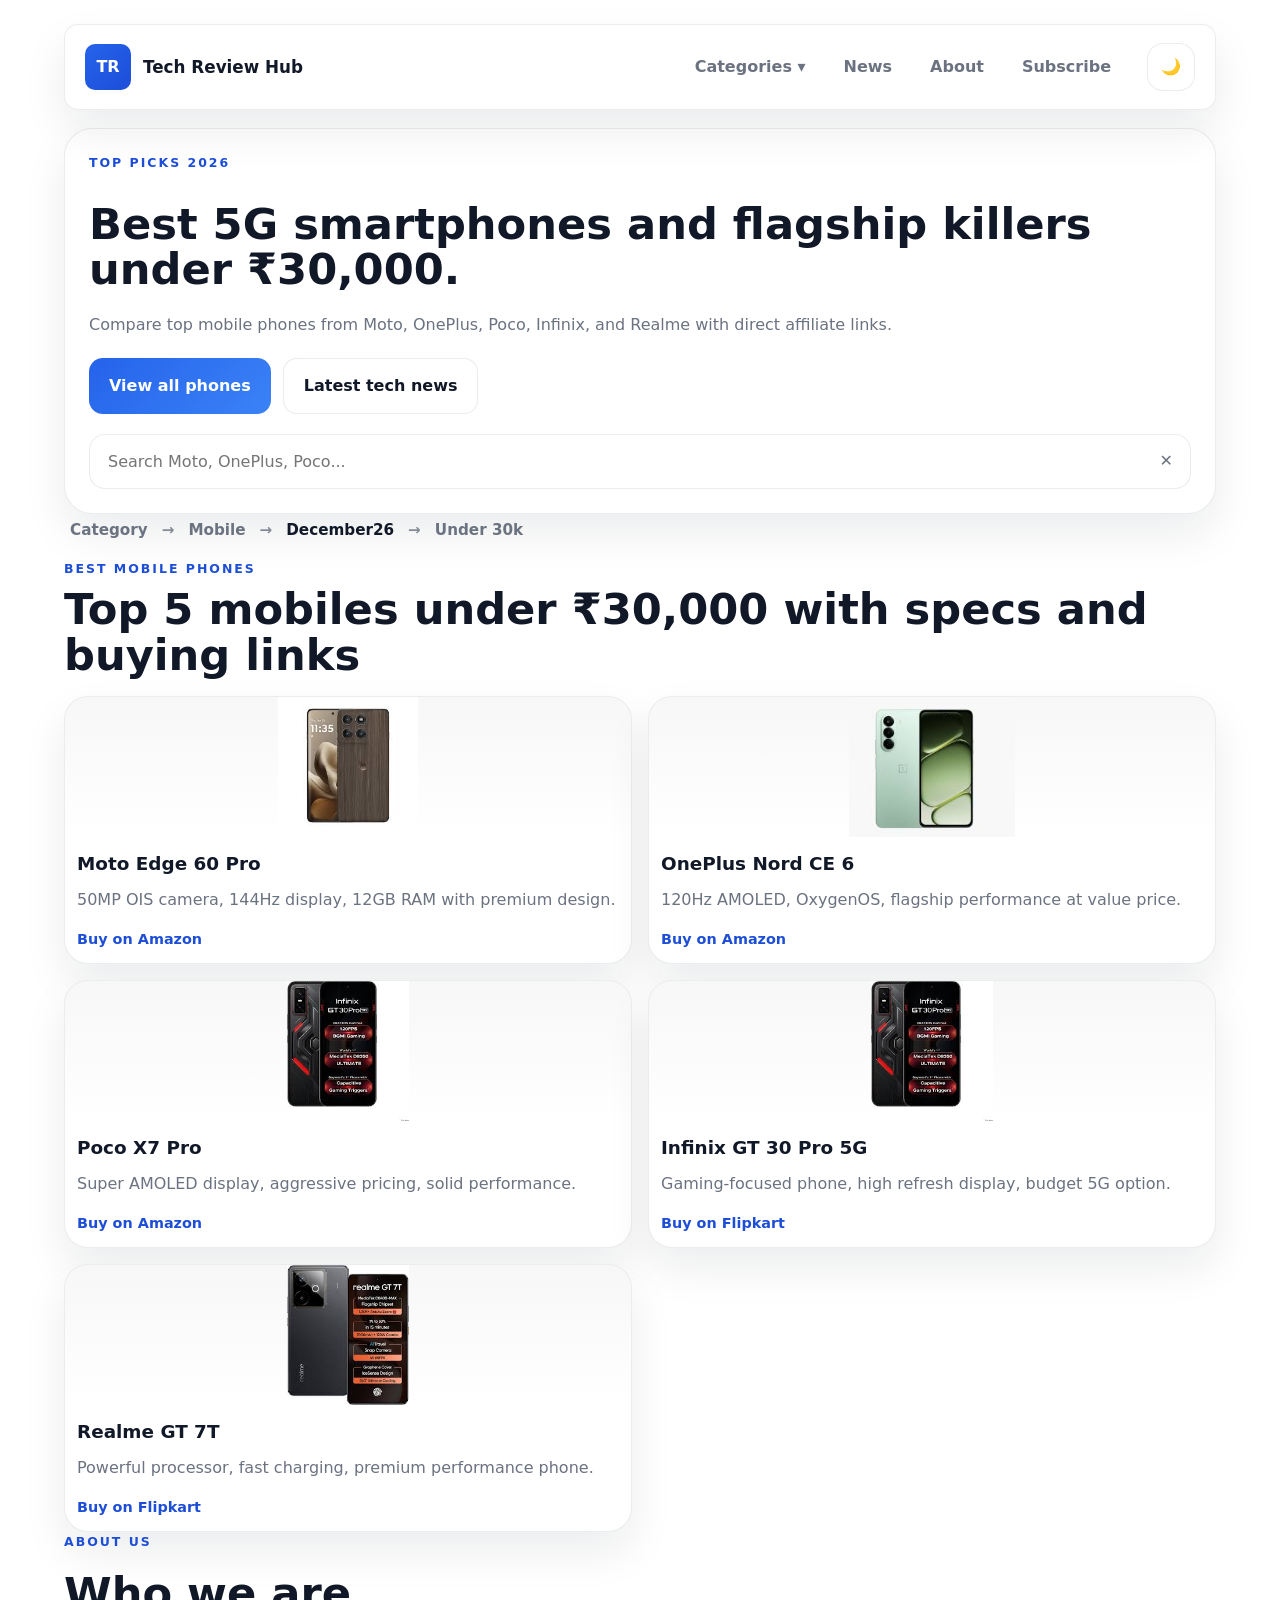
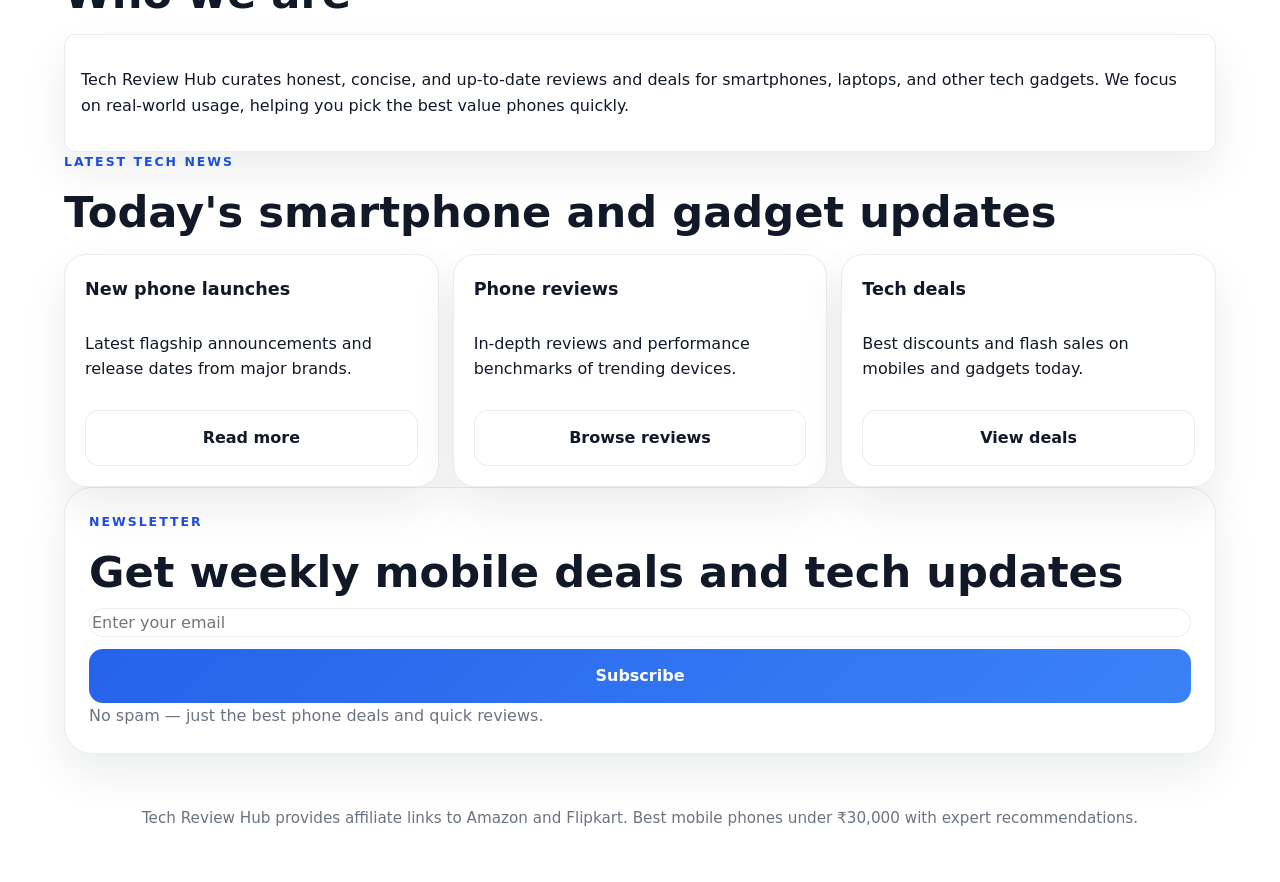
==== commit 6e8b353a: "Add category pages for laptops, tablets, TWS, and wired earphones; update mobile category page with " ====
--- a/index.html
+++ b/index.html
@@ -18,12 +18,12 @@
     "@graph": [
       {
         "@type": "WebSite",
-        "url": "https://example.com/",
+        "url": "https://techreviewhub.local/",
         "name": "Tech Review Hub",
         "description": "Best mobile phones under 30000 with affiliate links and tech news.",
         "potentialAction": {
           "@type": "SearchAction",
-          "target": "https://example.com/?s={search_term_string}",
+          "target": "https://techreviewhub.local/?s={search_term_string}",
           "query-input": "required name=search_term_string"
         }
       }
@@ -35,14 +35,46 @@
   <div class="page-shell">
     <header class="topbar">
       <div class="brand">
-        <span class="logo-mark">TR</span>
-        <div>
-          <p class="eyebrow">Tech Review Hub</p>
-          <h1>Best Mobiles Under ₹30,000</h1>
-        </div>
-      </div>
-      <button id="themeToggle" class="btn-icon" aria-label="Toggle dark mode">🌗</button>
+        <a href="#" class="logo-wrap"><span class="logo-mark">TR</span><span class="site-name">Tech Review Hub</span></a>
+      </div>
+      <nav class="main-nav" aria-label="Main navigation">
+        <div class="nav-item dropdown">
+          <button id="categoryToggle" class="dropdown-toggle" aria-expanded="false" aria-haspopup="true">Categories ▾</button>
+          <div id="categoryMenu" class="dropdown-menu" aria-hidden="true">
+            <a href="categories/mobile/june26/under-30k/index.html">Mobile</a>
+            <a href="categories/laptops/index.html">Laptops</a>
+            <a href="categories/tws/index.html">TWS</a>
+            <a href="categories/wired-earphones/index.html">Wired Earphones</a>
+            <a href="categories/tablets/index.html">Tablets</a>
+          </div>
+        </div>
+        <a href="#tech-news">News</a>
+        <a href="#about">About</a>
+        <a href="#newsletter">Subscribe</a>
+      </nav>
+      <div class="top-controls">
+        <button id="themeToggle" class="btn-icon" aria-label="Toggle dark mode">🌗</button>
+        <button id="hamburgerBtn" class="hamburger-btn" aria-label="Open menu" aria-expanded="false">☰</button>
+      </div>
     </header>
+
+    <!-- Mobile nav overlay -->
+    <nav id="mobileNav" class="mobile-nav" aria-hidden="true">
+      <button id="mobileNavClose" class="mobile-nav-close" aria-label="Close menu">✕</button>
+      <div class="mobile-nav-links">
+        <button id="mobileCatsToggle" class="mobile-cats-toggle">Categories ▾</button>
+          <div id="mobileCats" class="mobile-cats" aria-hidden="true">
+          <a href="categories/mobile/june26/under-30k/index.html">Mobile</a>
+          <a href="categories/laptops/index.html">Laptops</a>
+          <a href="categories/tws/index.html">TWS</a>
+          <a href="categories/wired-earphones/index.html">Wired Earphones</a>
+          <a href="categories/tablets/index.html">Tablets</a>
+        </div>
+        <a href="#tech-news">News</a>
+        <a href="#about">About</a>
+        <a href="#newsletter">Subscribe</a>
+      </div>
+    </nav>
 
     <section class="hero-panel">
       <p class="section-label">Top picks 2026</p>
@@ -63,19 +95,27 @@
       <section class="section-grid" id="mobile-products">
         <div class="section-header">
           <div>
+            <p class="breadcrumb">
+              <a href="#" class="crumb">Category</a>
+              <span class="sep">→</span>
+              <a href="categories/mobile/june26/under-30k/index.html" class="crumb">Mobile</a>
+              <span class="sep">→</span>
+              <a id="categoryMonth" href="categories/mobile/june26/under-30k/index.html" class="crumb month-link">May26</a>
+              <span class="sep">→</span>
+              <a href="#mobile-products" class="crumb">Under 30k</a>
+            </p>
             <p class="section-label">Best mobile phones</p>
             <h2>Top 5 mobiles under ₹30,000 with specs and buying links</h2>
           </div>
         </div>
 
-        <div class="product-grid">
+          <div class="product-grid">
           <article class="product-card" data-search="moto edge 60 pro" aria-label="Moto Edge 60 Pro">
             <a href="https://amzn.to/4vzOFJf" target="_blank" rel="noopener">
-              <img src="https://via.placeholder.com/800x560?text=Moto+Edge+60+Pro" alt="Moto Edge 60 Pro" loading="lazy">
+              <img src="images/Mobile/June26/moto60pro.png" alt="Moto Edge 60 Pro" loading="lazy" onerror="this.onerror=null;this.src='images/placeholder-phone.svg'">
               <div class="product-copy">
                 <h3>Moto Edge 60 Pro</h3>
                 <p>50MP OIS camera, 144Hz display, 12GB RAM with premium design.</p>
-                <span class="price">₹25,999</span>
                 <span class="btn-link-text">Buy on Amazon</span>
               </div>
             </a>
@@ -83,11 +123,10 @@
 
           <article class="product-card" data-search="oneplus nord ce 6" aria-label="OnePlus Nord CE 6">
             <a href="https://amzn.to/4ed9H9r" target="_blank" rel="noopener">
-              <img src="https://via.placeholder.com/800x560?text=OnePlus+Nord+CE+6" alt="OnePlus Nord CE 6" loading="lazy">
+              <img src="images/Mobile/June26/oneplus6celite.png" alt="OnePlus Nord CE 6" loading="lazy" onerror="this.onerror=null;this.src='images/placeholder-phone.svg'">
               <div class="product-copy">
                 <h3>OnePlus Nord CE 6</h3>
                 <p>120Hz AMOLED, OxygenOS, flagship performance at value price.</p>
-                <span class="price">₹24,499</span>
                 <span class="btn-link-text">Buy on Amazon</span>
               </div>
             </a>
@@ -95,11 +134,10 @@
 
           <article class="product-card" data-search="poco x7 pro" aria-label="Poco X7 Pro">
             <a href="https://amzn.to/4eswH5C" target="_blank" rel="noopener">
-              <img src="https://via.placeholder.com/800x560?text=Poco+X7+Pro" alt="Poco X7 Pro" loading="lazy">
+              <img src="images/Mobile/June26/pocox7pro.png" alt="Poco X7 Pro" loading="lazy" onerror="this.onerror=null;this.src='images/placeholder-phone.svg'">
               <div class="product-copy">
                 <h3>Poco X7 Pro</h3>
                 <p>Super AMOLED display, aggressive pricing, solid performance.</p>
-                <span class="price">₹22,999</span>
                 <span class="btn-link-text">Buy on Amazon</span>
               </div>
             </a>
@@ -107,11 +145,10 @@
 
           <article class="product-card" data-search="infinix gt 30 pro 5g" aria-label="Infinix GT 30 Pro 5G">
             <a href="https://fktr.in/fg1o8uW" target="_blank" rel="noopener">
-              <img src="https://via.placeholder.com/800x560?text=Infinix+GT+30+Pro+5G" alt="Infinix GT 30 Pro 5G" loading="lazy">
+              <img src="images/Mobile/June26/infinix30pro.png" alt="Infinix GT 30 Pro 5G" loading="lazy" onerror="this.onerror=null;this.src='images/placeholder-phone.svg'">
               <div class="product-copy">
                 <h3>Infinix GT 30 Pro 5G</h3>
                 <p>Gaming-focused phone, high refresh display, budget 5G option.</p>
-                <span class="price">₹20,999</span>
                 <span class="btn-link-text">Buy on Flipkart</span>
               </div>
             </a>
@@ -119,15 +156,23 @@
 
           <article class="product-card" data-search="realme gt 7t" aria-label="Realme GT 7T">
             <a href="https://fktr.in/vXNhwv0" target="_blank" rel="noopener">
-              <img src="https://via.placeholder.com/800x560?text=Realme+GT+7T" alt="Realme GT 7T" loading="lazy">
+              <img src="images/Mobile/June26/realmegt7t.png" alt="Realme GT 7T" loading="lazy" onerror="this.onerror=null;this.src='images/placeholder-phone.svg'">
               <div class="product-copy">
                 <h3>Realme GT 7T</h3>
                 <p>Powerful processor, fast charging, premium performance phone.</p>
-                <span class="price">₹28,999</span>
                 <span class="btn-link-text">Buy on Flipkart</span>
               </div>
             </a>
           </article>
+        </div>
+      </section>
+      <section class="section-grid" id="about">
+        <div class="section-header simple-header">
+          <p class="section-label">About us</p>
+          <h2>Who we are</h2>
+        </div>
+        <div class="about-panel">
+          <p>Tech Review Hub curates honest, concise, and up-to-date reviews and deals for smartphones, laptops, and other tech gadgets. We focus on real-world usage, helping you pick the best value phones quickly.</p>
         </div>
       </section>
 
--- a/style.css
+++ b/style.css
@@ -42,9 +42,7 @@
 body {
   margin: 0;
   min-height: 100vh;
-  background: radial-gradient(circle at top left, rgba(37, 99, 235, 0.12), transparent 36%),
-    radial-gradient(circle at bottom right, rgba(16, 185, 129, 0.14), transparent 28%),
-    var(--bg);
+  background: var(--bg);
 }
 
 button,
@@ -142,12 +140,135 @@
   color: var(--accent-strong);
 }
 
+.breadcrumb {
+  margin: 0 0 12px;
+  font-size: 0.95rem;
+  color: var(--muted);
+  font-weight: 600;
+  display: flex;
+  gap: 8px;
+  align-items: center;
+}
+
+.breadcrumb .crumb {
+  color: var(--muted);
+  text-decoration: none;
+  padding: 4px 6px;
+  border-radius: 6px;
+}
+.breadcrumb .crumb:hover { color: var(--accent-strong); background: var(--accent-soft); }
+.breadcrumb .sep { color: var(--muted); opacity: 0.8; }
+.breadcrumb .month-link { font-weight:700; color:var(--text); }
+
 .hero-panel h2,
 .section-header h2 {
   margin: 0.55rem 0 0;
   font-size: clamp(1.9rem, 4vw, 2.7rem);
   line-height: 1.05;
 }
+
+/* Top navigation */
+.topbar {
+  display: flex;
+  align-items: center;
+  gap: 16px;
+  padding: 18px 20px;
+  border-radius: 14px;
+  background: var(--panel);
+  border: 1px solid var(--border);
+  margin-bottom: 18px;
+}
+.logo-mark {
+  display: inline-flex;
+  align-items: center;
+  justify-content: center;
+  height: 46px;
+  width: 46px;
+  border-radius: 10px;
+  background: linear-gradient(135deg, var(--accent), var(--accent-strong));
+  color: white;
+  font-weight: 800;
+}
+.logo-wrap { display:flex; gap:12px; align-items:center; text-decoration:none; color:var(--text);} 
+.site-name { font-weight:700; font-size:1.05rem;}
+.main-nav { margin-left:auto; display:flex; gap:14px; align-items:center; }
+.main-nav a { text-decoration:none; color:var(--muted); padding:8px 12px; border-radius:10px; font-weight:600; }
+.main-nav a:hover { color:var(--accent-strong); background:var(--accent-soft); }
+.top-controls { margin-left:8px; }
+
+@media (max-width: 720px) {
+  .main-nav { display:none; }
+  .topbar { justify-content:space-between; }
+}
+
+.btn-link-text { color: var(--accent-strong); font-weight:700; text-decoration: none; }
+
+/* Hamburger and mobile nav */
+.hamburger-btn {
+  display: none;
+  background: transparent;
+  border: 1px solid transparent;
+  color: var(--text);
+  font-size: 1.25rem;
+  padding: 8px 10px;
+  border-radius: 10px;
+}
+.hamburger-btn:focus { outline: 2px solid var(--accent-strong); }
+
+@media (max-width: 720px) {
+  .hamburger-btn { display: inline-flex; }
+}
+
+.mobile-nav {
+  position: fixed;
+  top: 0;
+  right: 0;
+  height: 100vh;
+  width: 78%;
+  max-width: 360px;
+  background: var(--panel);
+  box-shadow: -8px 0 30px rgba(2,6,23,0.08);
+  transform: translateX(110%);
+  transition: transform 260ms ease;
+  z-index: 1200;
+  padding: 20px;
+  display: flex;
+  flex-direction: column;
+  gap: 12px;
+}
+.mobile-nav.open { transform: translateX(0); }
+.mobile-nav-close { align-self: flex-end; background: transparent; border: none; font-size: 1.2rem; }
+.mobile-nav-links { display:flex; flex-direction:column; gap:12px; margin-top:8px; }
+.mobile-nav-links a { text-decoration:none; color:var(--text); padding:10px 12px; border-radius:8px; font-weight:600; }
+.mobile-nav-links a:hover { background:var(--accent-soft); color:var(--accent-strong); }
+
+/* Dropdown menu (desktop) */
+.dropdown { position: relative; }
+.dropdown-toggle { background: transparent; border: none; color: var(--muted); padding: 8px 12px; border-radius: 10px; font-weight:600; cursor: pointer; }
+.dropdown-toggle:hover { color: var(--accent-strong); background: var(--accent-soft); }
+.dropdown-menu { position: absolute; top: calc(100% + 8px); left: 0; min-width: 180px; background: var(--panel); border: 1px solid var(--border); box-shadow: var(--shadow); border-radius:10px; display: none; flex-direction: column; padding:8px; z-index:1100; }
+.dropdown-menu a { padding:10px 12px; display:block; color:var(--text); text-decoration:none; border-radius:8px; }
+.dropdown-menu a:hover { background:var(--accent-soft); color:var(--accent-strong); }
+.dropdown.open .dropdown-menu { display: flex; }
+
+/* Mobile categories collapse */
+.mobile-cats-toggle { background: transparent; border: none; color: var(--muted); font-weight:700; text-align:left; padding:8px 0; }
+.mobile-cats { display:none; flex-direction:column; gap:8px; margin-left:8px; }
+.mobile-cats.open { display:flex; }
+
+/* Prevent body scroll when nav open */
+.no-scroll { overflow: hidden; }
+
+/* Product card hover */
+.product-card { border-radius:14px; overflow:hidden; transition:transform .18s ease, box-shadow .18s ease; }
+.product-card:hover { transform:translateY(-6px); box-shadow: 0 14px 36px rgba(2,6,23,0.12); }
+.product-card img { width:100%; height:auto; display:block; }
+
+/* About panel */
+.about-panel { padding:16px; background:var(--panel); border:1px solid var(--border); border-radius:12px; box-shadow:var(--shadow); }
+
+/* Footer */
+.site-footer { margin-top:28px; padding:18px 0; color:var(--muted); font-size:0.95rem; text-align:center; }
 
 .hero-text,
 .product-card p,
@@ -257,14 +378,16 @@
 .product-card img {
   width: 100%;
   display: block;
-  object-fit: cover;
-  min-height: 220px;
+  object-fit: contain;
+  height: 140px;
+  max-height: 160px;
+  background: linear-gradient(180deg, rgba(0,0,0,0.03), transparent);
 }
 
 .product-copy {
-  padding: 18px;
-  display: grid;
-  gap: 10px;
+  padding: 12px;
+  display: grid;
+  gap: 8px;
 }
 
 .product-copy h3 {
@@ -272,11 +395,7 @@
   font-size: 1.15rem;
 }
 
-.price {
-  display: inline-flex;
-  font-weight: 700;
-  color: var(--accent-strong);
-}
+.price { display:none; }
 
 .feature-list {
   display: grid;
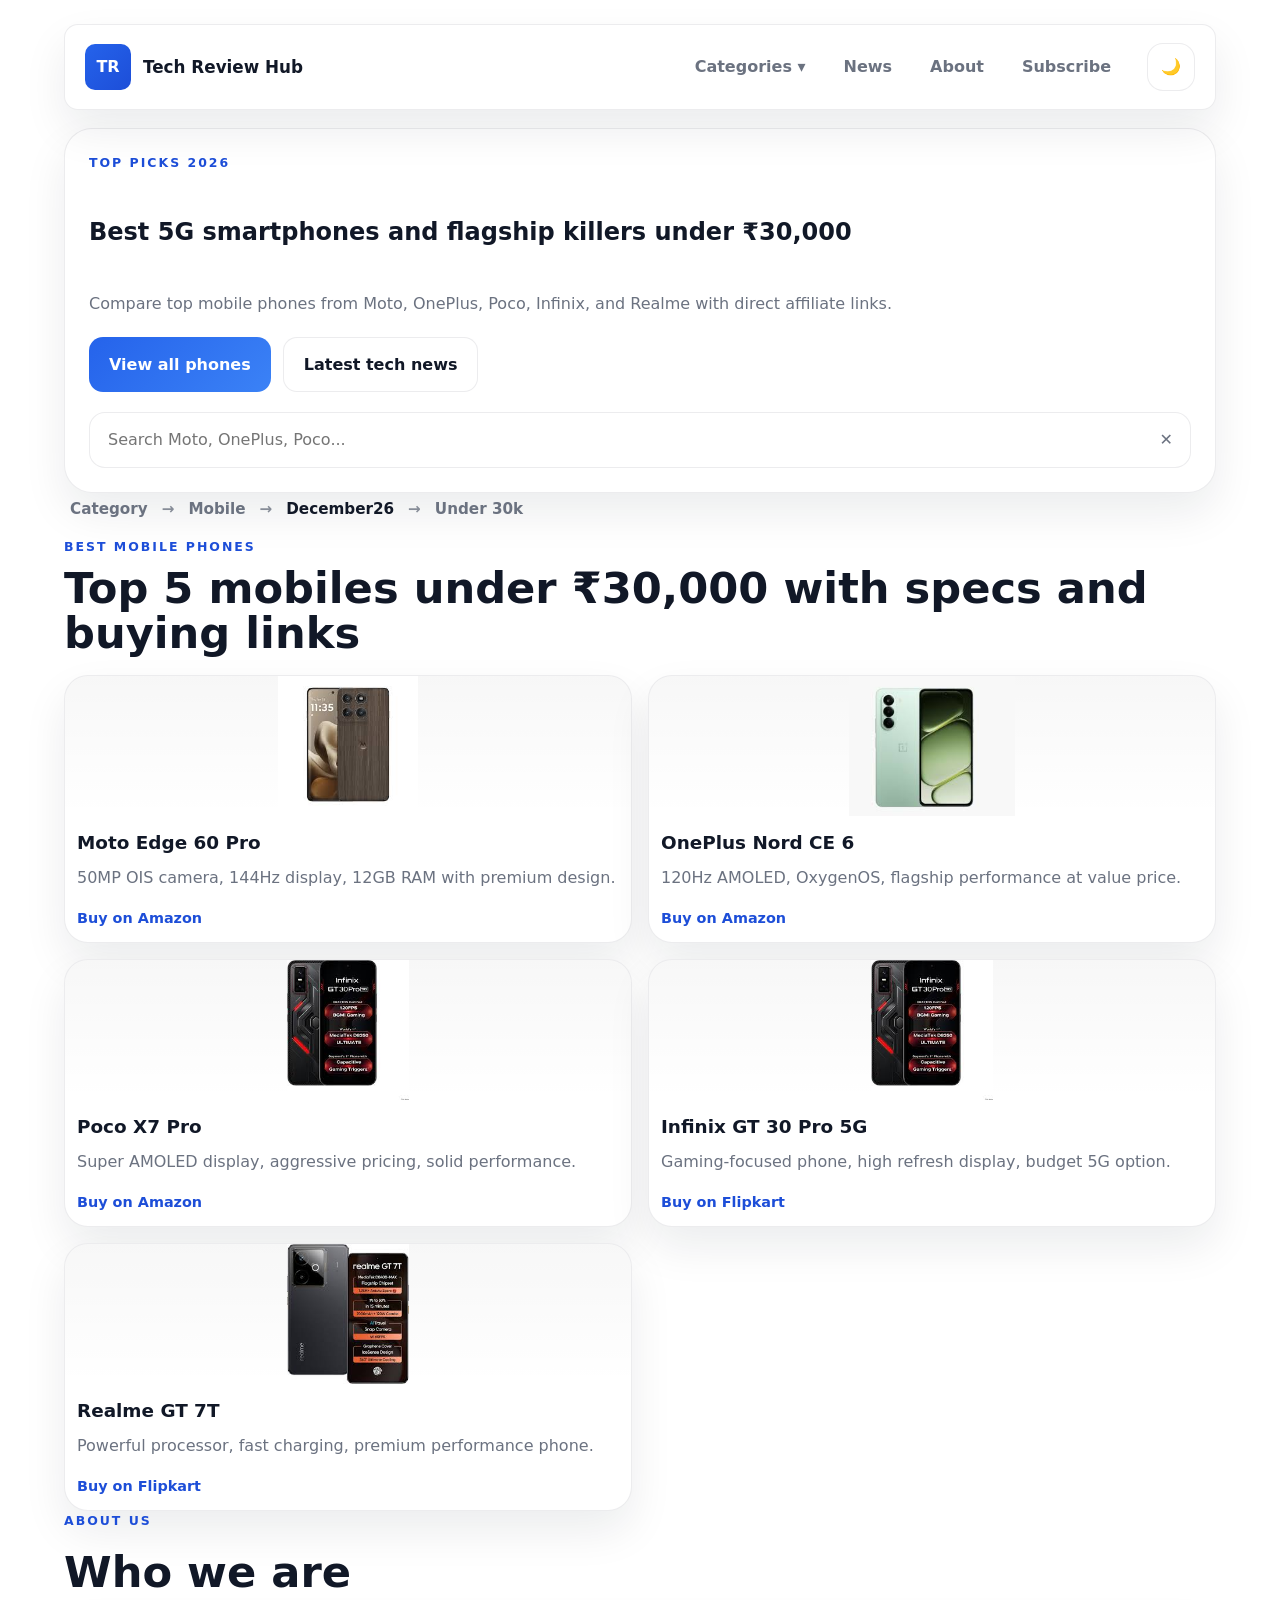
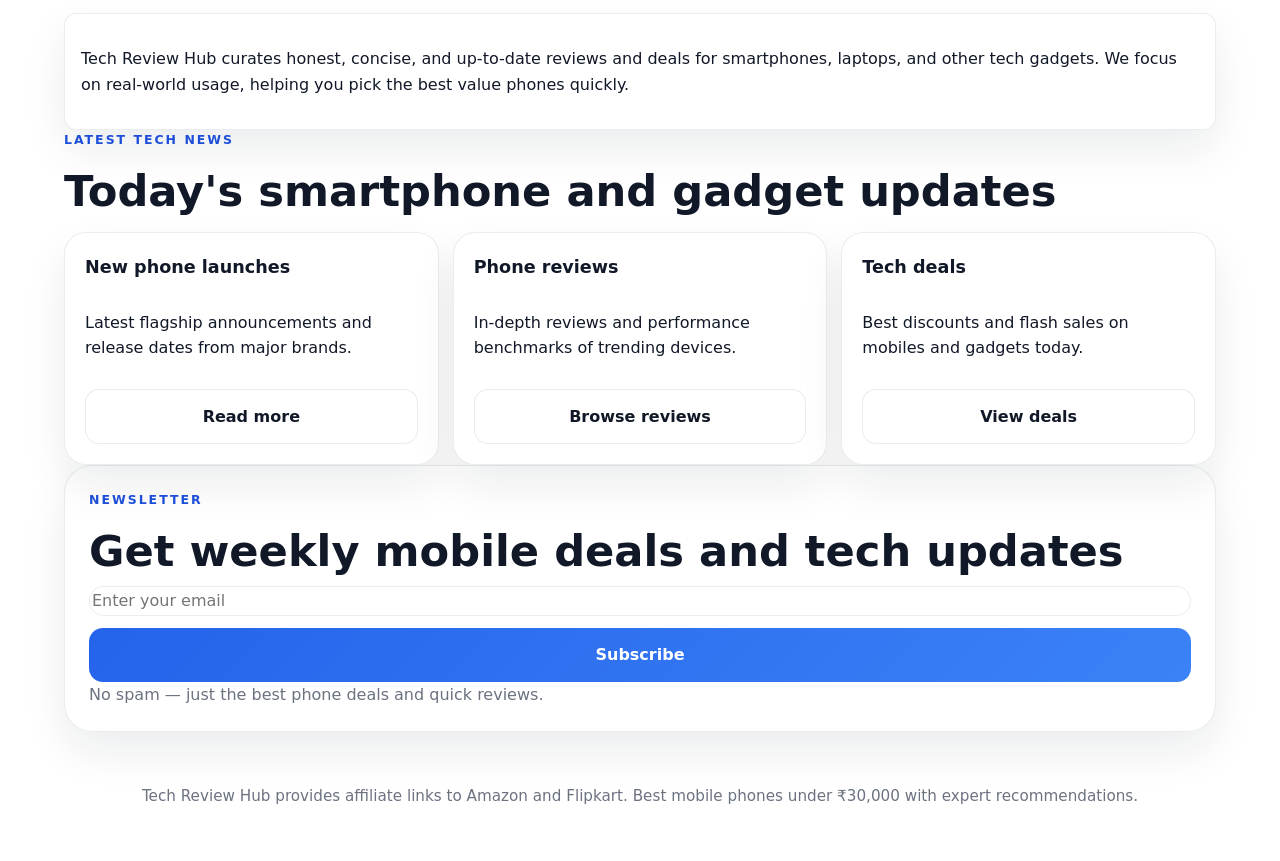
==== commit 47fedf4e: "Add .htaccess and _redirects for HTTPS and www redirection; update mobile category pages with new ti" ====
--- a/index.html
+++ b/index.html
@@ -4,13 +4,15 @@
   <meta charset="UTF-8">
   <meta http-equiv="X-UA-Compatible" content="IE=edge">
   <meta name="viewport" content="width=device-width, initial-scale=1.0">
-  <title>Best Mobiles Under 30000 | Tech Review Hub</title>
+  <title>Top 5 Mobiles Under ₹30,000 — Tech Review Hub</title>
   <meta name="description" content="Best mobile phones under 30000. Compare Moto Edge 60 Pro, OnePlus Nord CE 6, Poco X7 Pro, Infinix GT 30 Pro 5G, and Realme GT 7T with affiliate links.">
   <meta name="keywords" content="mobiles under 30000, best smartphones, moto edge, oneplus, poco, infinix, realme, tech deals">
   <meta property="og:type" content="website">
   <meta property="og:title" content="Best Mobiles Under 30000 | Tech Review Hub">
   <meta property="og:description" content="Top 5 mobile phones under 30000 with direct Amazon and Flipkart affiliate links.">
   <link rel="stylesheet" href="style.css">
+  <link rel="icon" href="images/favicon.svg" type="image/svg+xml">
+  <link rel="shortcut icon" href="/images/favicon.svg">
   <script defer src="script.js"></script>
   <script type="application/ld+json">
   {
@@ -41,7 +43,7 @@
         <div class="nav-item dropdown">
           <button id="categoryToggle" class="dropdown-toggle" aria-expanded="false" aria-haspopup="true">Categories ▾</button>
           <div id="categoryMenu" class="dropdown-menu" aria-hidden="true">
-            <a href="categories/mobile/june26/under-30k/index.html">Mobile</a>
+            <a href="categories/mobile/index.html">Mobile</a>
             <a href="categories/laptops/index.html">Laptops</a>
             <a href="categories/tws/index.html">TWS</a>
             <a href="categories/wired-earphones/index.html">Wired Earphones</a>
@@ -64,7 +66,7 @@
       <div class="mobile-nav-links">
         <button id="mobileCatsToggle" class="mobile-cats-toggle">Categories ▾</button>
           <div id="mobileCats" class="mobile-cats" aria-hidden="true">
-          <a href="categories/mobile/june26/under-30k/index.html">Mobile</a>
+          <a href="categories/mobile/index.html">Mobile</a>
           <a href="categories/laptops/index.html">Laptops</a>
           <a href="categories/tws/index.html">TWS</a>
           <a href="categories/wired-earphones/index.html">Wired Earphones</a>
@@ -78,7 +80,7 @@
 
     <section class="hero-panel">
       <p class="section-label">Top picks 2026</p>
-      <h2>Best 5G smartphones and flagship killers under ₹30,000.</h2>
+      <h1>Best 5G smartphones and flagship killers under ₹30,000</h1>
       <p class="hero-text">Compare top mobile phones from Moto, OnePlus, Poco, Infinix, and Realme with direct affiliate links.</p>
       <div class="hero-actions">
         <a href="#mobile-products" class="btn btn-primary">View all phones</a>
@@ -98,9 +100,9 @@
             <p class="breadcrumb">
               <a href="#" class="crumb">Category</a>
               <span class="sep">→</span>
-              <a href="categories/mobile/june26/under-30k/index.html" class="crumb">Mobile</a>
+              <a href="categories/mobile/index.html" class="crumb">Mobile</a>
               <span class="sep">→</span>
-              <a id="categoryMonth" href="categories/mobile/june26/under-30k/index.html" class="crumb month-link">May26</a>
+              <a id="categoryMonth" href="categories/mobile/index.html" class="crumb month-link">May26</a>
               <span class="sep">→</span>
               <a href="#mobile-products" class="crumb">Under 30k</a>
             </p>
